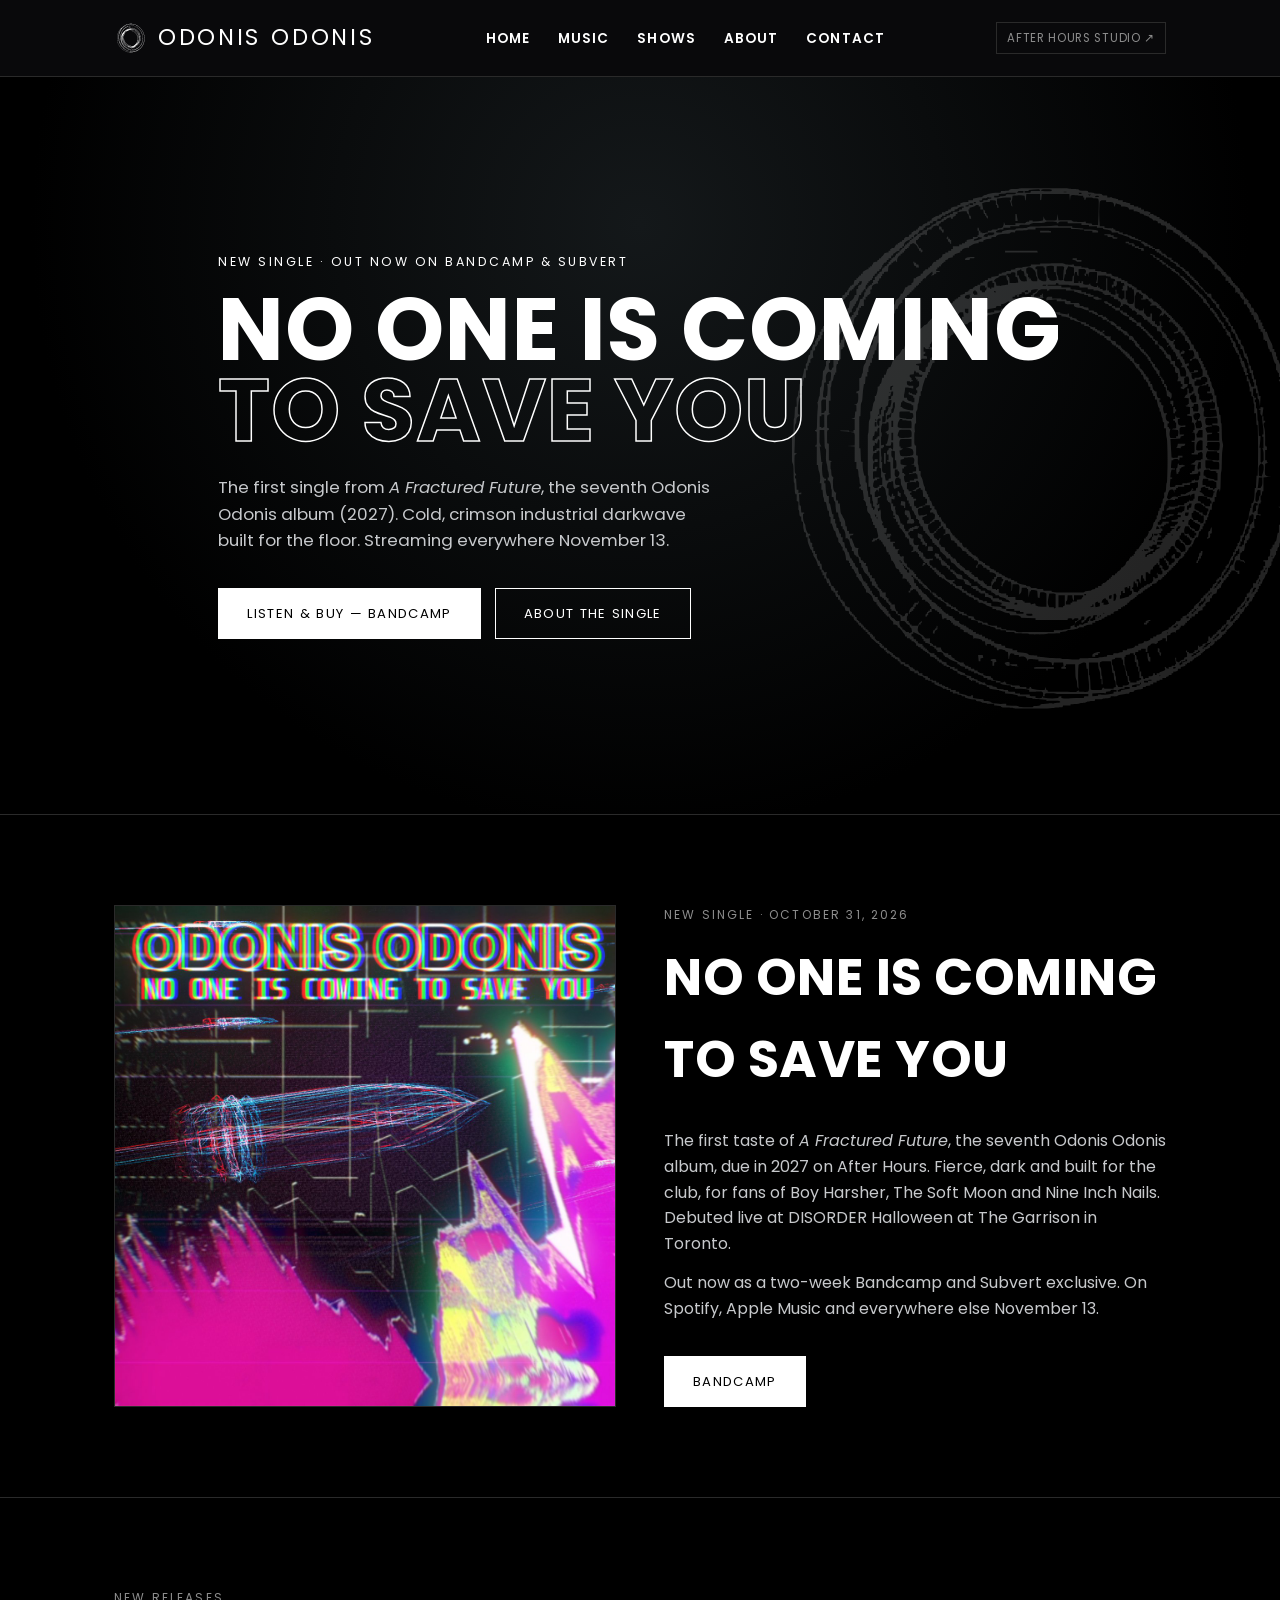
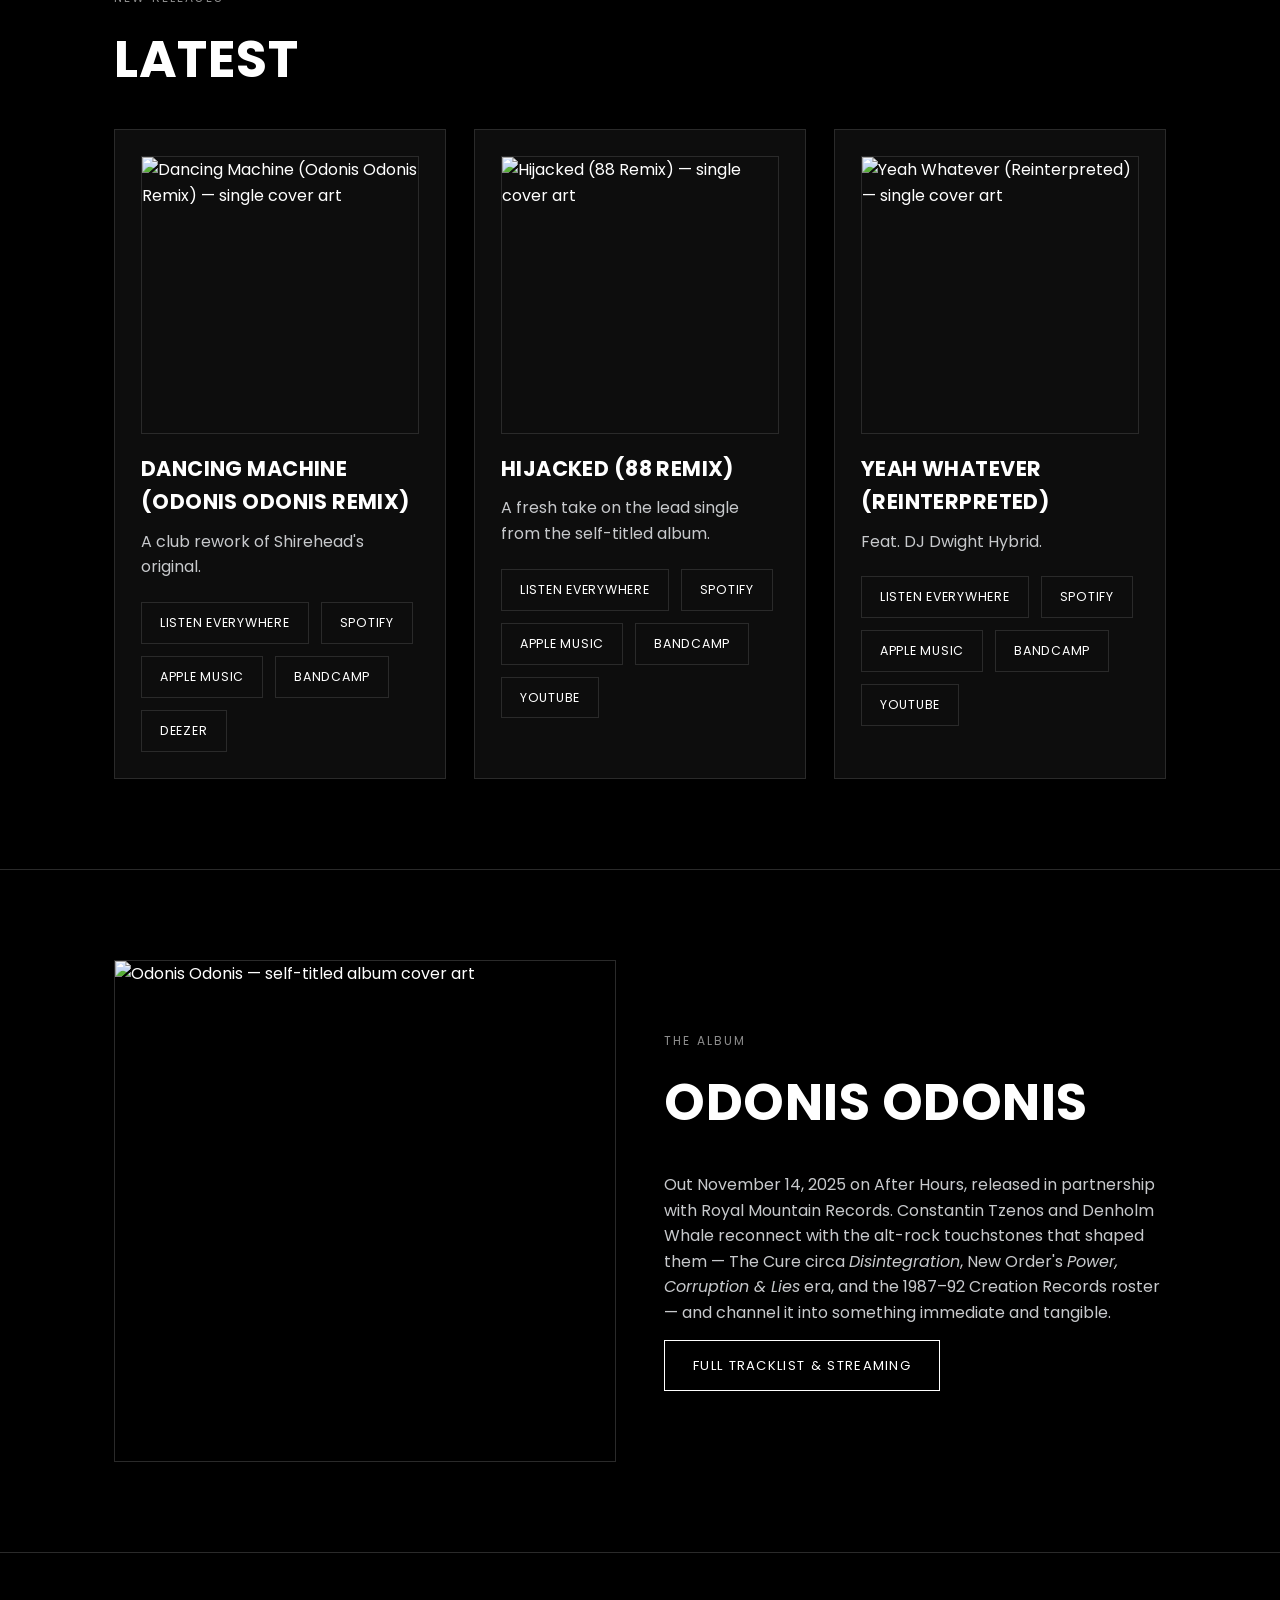
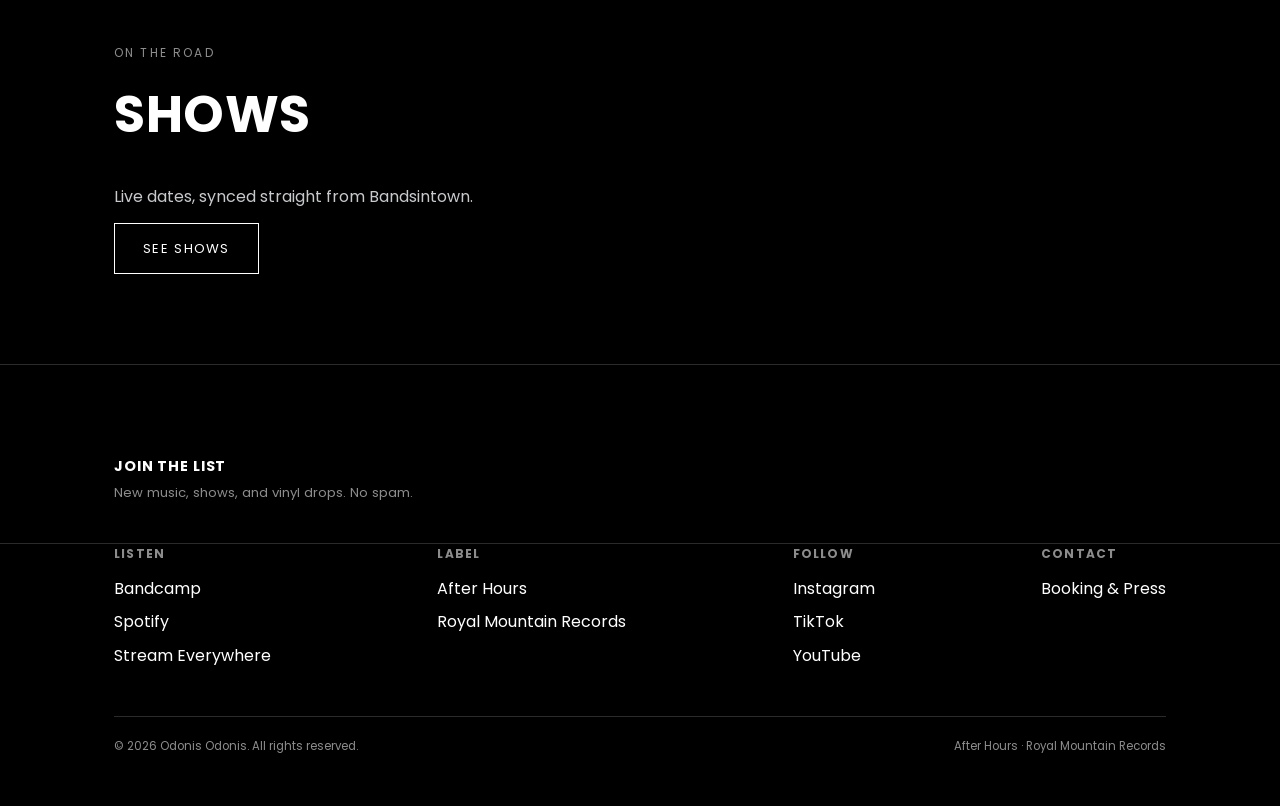
==== index.html @ af4ae1e0 "Feature NO ONE IS COMING TO SAVE YOU for the Oct 31 release Co-Authored-By: Claude Opus 5.5 <noreply" ====
<!DOCTYPE html>
<html lang="en">
<head>
<meta charset="UTF-8">
<meta name="viewport" content="width=device-width, initial-scale=1.0">
<link rel="icon" type="image/svg+xml" href="favicon.svg">
<link rel="icon" type="image/png" sizes="32x32" href="favicon-32.png">
<link rel="icon" type="image/png" sizes="16x16" href="favicon-16.png">
<link rel="apple-touch-icon" href="apple-touch-icon.png">
<link rel="icon" href="favicon.ico">
<title>Odonis Odonis — Self-Titled | After Hours / Royal Mountain Records</title>
<meta name="description" content="Odonis Odonis: the self-titled sixth album from the Toronto duo, out now on After Hours, in partnership with Royal Mountain Records. Cold wave, post-punk, and industrial noise built for the present moment.">
<link rel="canonical" href="https://www.odonisodonis.com/">

<!-- Open Graph -->
<meta property="og:type" content="website">
<meta property="og:site_name" content="Odonis Odonis">
<meta property="og:title" content="Odonis Odonis — Self-Titled | After Hours / Royal Mountain Records">
<meta property="og:description" content="The self-titled sixth album from Toronto's Odonis Odonis, out now on After Hours / Royal Mountain Records.">
<meta property="og:url" content="https://www.odonisodonis.com/">
<meta property="og:image" content="https://f4.bcbits.com/img/a1813155869_10.jpg">

<!-- Twitter -->
<meta name="twitter:card" content="summary_large_image">
<meta name="twitter:title" content="Odonis Odonis — Self-Titled">
<meta name="twitter:description" content="The self-titled sixth album from Toronto's Odonis Odonis, out now on After Hours / Royal Mountain Records.">
<meta name="twitter:image" content="https://f4.bcbits.com/img/a1813155869_10.jpg">

<link rel="preconnect" href="https://fonts.googleapis.com">
<link rel="preconnect" href="https://fonts.gstatic.com" crossorigin>
<link href="https://fonts.googleapis.com/css2?family=Poppins:wght@300;400;500;600;700&display=swap" rel="stylesheet">
<!-- Century Gothic is used if installed on the viewer's system; Poppins (loaded above) is the closest freely-licensable fallback for a geometric-sans look everywhere else. -->
<link rel="stylesheet" href="css/style.css">

<!-- JSON-LD: MusicGroup -->
<script type="application/ld+json">
{
  "@context": "https://schema.org",
  "@type": "MusicGroup",
  "name": "Odonis Odonis",
  "url": "https://www.odonisodonis.com/",
  "logo": "https://www.odonisodonis.com/assets/images/logo-mark-black.svg",
  "genre": ["Industrial", "Post-Punk", "Cold Wave", "Darkwave"],
  "email": "odonisodonis@gmail.com",
  "foundingLocation": { "@type": "Place", "name": "Toronto, Ontario, Canada" },
  "foundingDate": "2009",
  "member": [
    { "@type": "Person", "name": "Constantin Tzenos" },
    { "@type": "Person", "name": "Denholm Whale" }
  ],
  "sameAs": [
    "https://odonisodonis.bandcamp.com/",
    "https://open.spotify.com/artist/33qVw2pK7R3Io2tMPNOIf0",
    "https://www.instagram.com/odonisodonis/",
    "https://www.tiktok.com/@odonis_odonis",
    "https://www.youtube.com/@ODONISODONIS",
    "https://linktr.ee/odonisodonis",
    "https://www.royalmountainrecords.com/odonis-odonis",
    "https://www.afterhoursrecords.ca",
    "https://afterhoursstudio.ca"
  ],
  "album": {
    "@type": "MusicAlbum",
    "name": "Odonis Odonis",
    "byArtist": "Odonis Odonis",
    "datePublished": "2025-11-14",
    "image": "https://f4.bcbits.com/img/a1813155869_10.jpg",
    "recordLabel": [
      { "@type": "Organization", "name": "After Hours", "url": "https://www.afterhoursrecords.ca" },
      { "@type": "Organization", "name": "Royal Mountain Records" }
    ]
  }
}
</script>
</head>
<body>

<header class="site-header">
  <div class="wrap">
    <a href="index.html" class="logo"><img src="assets/images/logo-mark-white.svg" alt="" class="logo-mark">ODONIS <span>ODONIS</span></a>
    <button class="nav-toggle" aria-label="Toggle navigation" aria-expanded="false">MENU</button>
    <nav class="primary-nav" aria-label="Primary">
      <ul>
        <li><a href="index.html" aria-current="page">Home</a></li>
        <li><a href="music.html">Music</a></li>
        <li><a href="shows.html">Shows</a></li>
        <li><a href="about.html">About</a></li>
        <li><a href="contact.html">Contact</a></li>
      </ul>
    </nav>
    <a class="studio-link" href="https://afterhoursstudio.ca" target="_blank" rel="noopener">After Hours Studio ↗</a>
  </div>
</header>

<main>
  <section class="hero">
    <img src="assets/images/logo-mark-white.svg" alt="" class="hero-mark">
    <div class="wrap">
      <p class="hero-eyebrow">New single · Out now on Bandcamp &amp; Subvert</p>
      <h1 class="hero-title-long">NO ONE IS COMING<br><span class="out">TO SAVE YOU</span></h1>
      <p class="hero-sub">The first single from <em>A Fractured Future</em>, the seventh Odonis Odonis album (2027). Cold, crimson industrial darkwave built for the floor. Streaming everywhere November 13.</p>
      <div class="hero-actions">
        <a class="btn primary" href="https://odonisodonis.bandcamp.com/track/no-one-is-coming-to-save-you" target="_blank" rel="noopener">Listen &amp; Buy — Bandcamp</a>
        <a class="btn" href="#new-single">About the Single</a>
      </div>
    </div>
  </section>

  <section id="new-single">
    <div class="wrap grid-2">
      <img src="assets/images/no-one-is-coming-to-save-you-cover.jpg" alt="No One Is Coming To Save You — single cover art" loading="lazy" style="border:1px solid var(--line); aspect-ratio:1/1; object-fit:cover;">
      <div>
        <p class="eyebrow">New Single · October 31, 2026</p>
        <h2>No One Is Coming To Save You</h2>
        <p>The first taste of <em>A Fractured Future</em>, the seventh Odonis Odonis album, due in 2027 on After Hours. Fierce, dark and built for the club, for fans of Boy Harsher, The Soft Moon and Nine Inch Nails. Debuted live at DISORDER Halloween at The Garrison in Toronto.</p>
        <p>Out now as a two-week Bandcamp and Subvert exclusive. On Spotify, Apple Music and everywhere else November 13.</p>
        <div class="hero-actions">
          <a class="btn primary" href="https://odonisodonis.bandcamp.com/track/no-one-is-coming-to-save-you" target="_blank" rel="noopener">Bandcamp</a>
        </div>
      </div>
    </div>
  </section>

  <section id="latest-single">
    <div class="wrap">
      <p class="eyebrow">New Releases</p>
      <h2>Latest</h2>
      <div class="grid-3">
        <div class="card">
          <img class="card-cover" src="https://hypeddit-gates-prod.s3.amazonaws.com/2hc9jy_compressed_artwork.webp" alt="Dancing Machine (Odonis Odonis Remix) — single cover art" loading="lazy">
          <h3>Dancing Machine (Odonis Odonis Remix)</h3>
          <p>A club rework of Shirehead's original.</p>
          <div class="stream-links">
            <a href="https://hypeddit.com/shirehead-dancing-machine-odonis-odonis-remix" target="_blank" rel="noopener">Listen Everywhere</a>
            <a href="https://open.spotify.com/track/2aT5F6lxB26reBv3TZ8NNw" target="_blank" rel="noopener">Spotify</a>
            <a href="https://music.apple.com/us/album/dancing-machine-feat-odonis-odonis-odonis-odonis-remix/6788460811?i=6788460814&amp;app=itunes" target="_blank" rel="noopener">Apple Music</a>
            <a href="https://odonisodonis.bandcamp.com/track/dancing-machine-remix" target="_blank" rel="noopener">Bandcamp</a>
            <a href="https://www.deezer.com/track/4138934181" target="_blank" rel="noopener">Deezer</a>
          </div>
        </div>
        <div class="card">
          <img class="card-cover" src="https://hypeddit-gates-prod.s3.amazonaws.com/w68gwq_compressed_artwork.webp" alt="Hijacked (88 Remix) — single cover art" loading="lazy">
          <h3>Hijacked (88 Remix)</h3>
          <p>A fresh take on the lead single from the self-titled album.</p>
          <div class="stream-links">
            <a href="https://tr.ee/D2XqgW9JH4" target="_blank" rel="noopener">Listen Everywhere</a>
            <a href="https://open.spotify.com/album/7JKsLxfNtxF7kV9Fq9WOC7" target="_blank" rel="noopener">Spotify</a>
            <a href="https://music.apple.com/us/album/hijacked-88-remix-single/6777224067?uo=4&amp;app=itunes" target="_blank" rel="noopener">Apple Music</a>
            <a href="https://odonisodonis.bandcamp.com/track/hijacked-88-remix" target="_blank" rel="noopener">Bandcamp</a>
            <a href="https://www.youtube.com/watch?v=WuA3afQCsxY" target="_blank" rel="noopener">YouTube</a>
          </div>
        </div>
        <div class="card">
          <img class="card-cover" src="https://hypeddit-gates-prod.s3.amazonaws.com/rbvyra_compressed_artwork.webp" alt="Yeah Whatever (Reinterpreted) — single cover art" loading="lazy">
          <h3>Yeah Whatever (Reinterpreted)</h3>
          <p>Feat. DJ Dwight Hybrid.</p>
          <div class="stream-links">
            <a href="https://hypeddit.com/rbvyra" target="_blank" rel="noopener">Listen Everywhere</a>
            <a href="https://open.spotify.com/album/3T4BNV8q6Dy3ypTZHg6tel" target="_blank" rel="noopener">Spotify</a>
            <a href="https://music.apple.com/us/album/yeah-whatever-feat-dj-dwight-hybrid-reinterpreted-single/6777232935?uo=4&amp;app=itunes" target="_blank" rel="noopener">Apple Music</a>
            <a href="https://odonisodonis.bandcamp.com/track/yeah-whatever-reinterpreted" target="_blank" rel="noopener">Bandcamp</a>
            <a href="https://www.youtube.com/watch?v=fZS-gw46uTE" target="_blank" rel="noopener">YouTube</a>
          </div>
        </div>
      </div>
    </div>
  </section>

  <section id="album-teaser">
    <div class="wrap grid-2">
      <img src="https://f4.bcbits.com/img/a1813155869_10.jpg" alt="Odonis Odonis — self-titled album cover art" loading="lazy" style="border:1px solid var(--line); aspect-ratio:1/1; object-fit:cover;">
      <div>
        <p class="eyebrow">The Album</p>
        <h2>Odonis Odonis</h2>
        <p>Out November 14, 2025 on After Hours, released in partnership with Royal Mountain Records. Constantin Tzenos and Denholm Whale reconnect with the alt-rock touchstones that shaped them — The Cure circa <em>Disintegration</em>, New Order's <em>Power, Corruption &amp; Lies</em> era, and the 1987–92 Creation Records roster — and channel it into something immediate and tangible.</p>
        <a class="btn" href="music.html">Full Tracklist &amp; Streaming</a>
      </div>
    </div>
  </section>

  <section id="tour-teaser">
    <div class="wrap">
      <p class="eyebrow">On the Road</p>
      <h2>Shows</h2>
      <p>Live dates, synced straight from Bandsintown.</p>
      <a class="btn" href="shows.html">See Shows</a>
    </div>
  </section>

</main>

<footer>
<div class="newsletter">
  <div class="wrap newsletter-inner">
    <div class="newsletter-copy">
      <h4>Join the List</h4>
      <p>New music, shows, and vinyl drops. No spam.</p>
    </div>
    <div class="newsletter-form">
      <script async src="https://subscribe-forms.beehiiv.com/v3/loader.js" data-beehiiv-form="708bcd59-0bdf-4452-bc5a-f38ae80e9fe5"></script>
      <script type="text/javascript" async src="https://subscribe-forms.beehiiv.com/attribution.js"></script>
    </div>
  </div>
</div>
  <div class="wrap">
    <div class="footer-grid">
      <div class="footer-col">
        <h4>Listen</h4>
        <ul>
          <li><a href="https://odonisodonis.bandcamp.com/" target="_blank" rel="noopener">Bandcamp</a></li>
          <li><a href="https://open.spotify.com/artist/33qVw2pK7R3Io2tMPNOIf0" target="_blank" rel="noopener">Spotify</a></li>
          <li><a href="https://royalmountain.lnk.to/odonis-odonis-hijacked" target="_blank" rel="noopener">Stream Everywhere</a></li>
        </ul>
      </div>
      <div class="footer-col">
        <h4>Label</h4>
        <ul>
          <li><a href="https://www.afterhoursrecords.ca" target="_blank" rel="noopener">After Hours</a></li>
          <li><a href="https://www.royalmountainrecords.com/odonis-odonis" target="_blank" rel="noopener">Royal Mountain Records</a></li>
        </ul>
      </div>
      <div class="footer-col">
        <h4>Follow</h4>
        <ul>
          <li><a href="https://www.instagram.com/odonisodonis/" target="_blank" rel="noopener">Instagram</a></li>
          <li><a href="https://www.tiktok.com/@odonis_odonis" target="_blank" rel="noopener">TikTok</a></li>
          <li><a href="https://www.youtube.com/@ODONISODONIS" target="_blank" rel="noopener">YouTube</a></li>
        </ul>
      </div>
      <div class="footer-col">
        <h4>Contact</h4>
        <ul><li><a href="contact.html">Booking &amp; Press</a></li></ul>
      </div>
    </div>
    <div class="footer-bottom">
      <span>© 2026 Odonis Odonis. All rights reserved.</span>
      <span>After Hours · Royal Mountain Records</span>
    </div>
  </div>
</footer>

<script src="js/pixels.js" defer></script>
<script src="js/main.js" defer></script>
</body>
</html>
---- css/style.css ----
/* ===========================================================
   ODONIS ODONIS — self-titled era
   Palette: Black & White. Stark, high-contrast, monochrome.
   Font: Century Gothic (falls back to a geometric-sans lookalike
   where Century Gothic isn't installed on the viewer's system).
   =========================================================== */

:root {
  --black: #000000;
  --near-black: #0d0d0d;
  --ice: #ffffff;
  --ice-dim: #8c8c8c;
  --white: #ffffff;
  --red: #ffffff;
  --line: #2a2a2a;
  --font-display: "Century Gothic", CenturyGothic, AppleGothic, "Poppins", "Futura", sans-serif;
  --font-body: "Century Gothic", CenturyGothic, AppleGothic, "Poppins", "Futura", sans-serif;
  --font-mono: "Century Gothic", CenturyGothic, AppleGothic, "Poppins", "Futura", sans-serif;
}

* { box-sizing: border-box; margin: 0; padding: 0; }

html { scroll-behavior: smooth; }

body {
  background: var(--black);
  color: var(--white);
  font-family: var(--font-body);
  line-height: 1.6;
  -webkit-font-smoothing: antialiased;
}

a { color: var(--ice); text-decoration: none; }
a:hover { color: var(--white); }

img { max-width: 100%; display: block; }

.wrap {
  max-width: 1100px;
  margin: 0 auto;
  padding: 0 24px;
}

/* ---------- Header / Nav ---------- */
.site-header {
  position: sticky;
  top: 0;
  z-index: 50;
  background: rgba(10, 10, 12, 0.92);
  backdrop-filter: blur(6px);
  border-bottom: 1px solid var(--line);
}

.site-header .wrap {
  display: flex;
  align-items: center;
  justify-content: space-between;
  height: 76px;
}

.logo {
  display: inline-flex;
  align-items: center;
  gap: 10px;
  font-family: var(--font-display);
  font-size: 1.4rem;
  letter-spacing: 0.12em;
  text-transform: uppercase;
  color: var(--white);
}
.logo span { color: var(--ice); }
.logo-mark {
  height: 34px;
  width: 34px;
  flex-shrink: 0;
  display: block;
}

/* Large decorative version of the ring mark, layered behind hero content */
.hero-mark {
  position: absolute;
  top: 50%;
  right: -6%;
  width: 620px;
  max-width: 70vw;
  height: auto;
  transform: translateY(-50%);
  opacity: 0.14;
  pointer-events: none;
  z-index: 0;
}
.hero .wrap { position: relative; z-index: 1; }

.nav-toggle {
  display: none;
  background: none;
  border: 1px solid var(--line);
  color: var(--white);
  font-size: 1rem;
  padding: 8px 12px;
  cursor: pointer;
}

nav.primary-nav ul {
  display: flex;
  gap: 28px;
  list-style: none;
}

nav.primary-nav a {
  color: var(--white);
  font-size: 0.85rem;
  letter-spacing: 0.08em;
  text-transform: uppercase;
  font-weight: 600;
}
nav.primary-nav a:hover,
nav.primary-nav a[aria-current="page"] { color: var(--ice); }

.studio-link {
  font-size: 0.72rem;
  letter-spacing: 0.06em;
  text-transform: uppercase;
  color: var(--ice-dim);
  border: 1px solid var(--line);
  padding: 6px 10px;
}
.studio-link:hover { border-color: var(--ice); color: var(--ice); }

@media (max-width: 760px) {
  .nav-toggle { display: block; }
  nav.primary-nav {
    display: none;
    position: absolute;
    top: 76px;
    left: 0;
    right: 0;
    background: var(--near-black);
    border-bottom: 1px solid var(--line);
  }
  nav.primary-nav.open { display: block; }
  nav.primary-nav ul {
    flex-direction: column;
    gap: 0;
    padding: 12px 24px 20px;
  }
  nav.primary-nav li { border-bottom: 1px solid var(--line); }
  nav.primary-nav a { display: block; padding: 14px 0; }
}

/* ---------- Hero ---------- */
.hero {
  min-height: 82vh;
  display: flex;
  flex-direction: column;
  justify-content: center;
  position: relative;
  background: radial-gradient(circle at 50% 20%, #14181a 0%, var(--black) 70%);
  border-bottom: 1px solid var(--line);
  overflow: hidden;
}

.hero-eyebrow {
  font-family: var(--font-mono);
  color: var(--ice);
  letter-spacing: 0.2em;
  text-transform: uppercase;
  font-size: 0.78rem;
  margin-bottom: 18px;
}

.hero h1 {
  font-family: var(--font-display);
  font-size: clamp(3rem, 11vw, 7.5rem);
  line-height: 0.92;
  text-transform: uppercase;
  letter-spacing: 0.01em;
  color: var(--white);
}

.hero h1.hero-title-long { font-size: clamp(2.4rem, 8vw, 5.5rem); }

.hero h1 .out { -webkit-text-stroke: 1.5px var(--white); color: transparent; }

.hero-sub {
  margin-top: 22px;
  max-width: 46ch;
  color: #c7c9cc;
  font-size: 1.05rem;
}

.hero-actions {
  margin-top: 34px;
  display: flex;
  flex-wrap: wrap;
  gap: 14px;
}

.btn {
  display: inline-block;
  padding: 14px 28px;
  font-family: var(--font-mono);
  font-size: 0.82rem;
  letter-spacing: 0.1em;
  text-transform: uppercase;
  border: 1px solid var(--white);
  color: var(--white);
  transition: background 0.15s, color 0.15s;
}
.btn:hover { background: var(--white); color: var(--black); }
.btn.primary { background: var(--white); border-color: var(--white); color: var(--black); }
.btn.primary:hover { background: var(--black); border-color: var(--white); color: var(--white); }

/* ---------- Sections ---------- */
section { padding: 90px 0; border-bottom: 1px solid var(--line); }
section:last-of-type { border-bottom: none; }

.eyebrow {
  font-family: var(--font-mono);
  font-size: 0.75rem;
  letter-spacing: 0.18em;
  text-transform: uppercase;
  color: var(--ice-dim);
  margin-bottom: 12px;
}

h2 {
  font-family: var(--font-display);
  font-size: clamp(2rem, 5vw, 3.2rem);
  text-transform: uppercase;
  letter-spacing: 0.01em;
  margin-bottom: 28px;
}

h3 {
  font-family: var(--font-display);
  font-size: 1.3rem;
  text-transform: uppercase;
  letter-spacing: 0.02em;
  margin-bottom: 10px;
}

p { color: #c7c9cc; margin-bottom: 14px; max-width: 68ch; }

/* ---------- Grid / Cards ---------- */
.grid-2 { display: grid; grid-template-columns: 1fr 1fr; gap: 48px; align-items: center; }
.grid-3 { display: grid; grid-template-columns: repeat(3, 1fr); gap: 28px; }

@media (max-width: 760px) {
  .grid-2, .grid-3 { grid-template-columns: 1fr; }
}

.placeholder-art {
  aspect-ratio: 1 / 1;
  background:
    repeating-linear-gradient(45deg, #1a1b1e 0, #1a1b1e 2px, #101012 2px, #101012 14px);
  border: 1px solid var(--line);
  display: flex;
  align-items: center;
  justify-content: center;
  text-align: center;
  color: var(--ice-dim);
  font-family: var(--font-mono);
  font-size: 0.78rem;
  letter-spacing: 0.08em;
  text-transform: uppercase;
  padding: 20px;
}

.placeholder-photo {
  aspect-ratio: 4 / 5;
  background: #141518;
  border: 1px dashed var(--line);
  display: flex;
  align-items: center;
  justify-content: center;
  text-align: center;
  color: var(--ice-dim);
  font-family: var(--font-mono);
  font-size: 0.72rem;
  letter-spacing: 0.06em;
  text-transform: uppercase;
  padding: 16px;
}

.card {
  border: 1px solid var(--line);
  padding: 26px;
  background: var(--near-black);
}

.card-cover {
  width: 100%;
  aspect-ratio: 1 / 1;
  object-fit: cover;
  border: 1px solid var(--line);
  margin-bottom: 18px;
}

.release-cover {
  width: 100%;
  aspect-ratio: 1 / 1;
  object-fit: cover;
  border: 1px solid var(--line);
  margin-bottom: 14px;
}

.video-embed {
  position: relative;
  width: 100%;
  aspect-ratio: 16 / 9;
  border: 1px solid var(--line);
  overflow: hidden;
}
.video-embed iframe {
  position: absolute;
  inset: 0;
  width: 100%;
  height: 100%;
  border: 0;
}

/* ---------- Track list ---------- */
.tracklist { list-style: none; counter-reset: track; margin: 20px 0; max-width: 640px; }
.tracklist li {
  counter-increment: track;
  display: flex;
  justify-content: space-between;
  padding: 12px 0;
  border-bottom: 1px solid var(--line);
  font-family: var(--font-mono);
  font-size: 0.92rem;
}
.tracklist li::before {
  content: counter(track, decimal-leading-zero);
  color: var(--ice-dim);
  margin-right: 16px;
}
.tracklist li span:first-of-type { flex: 1; }
.tracklist li .runtime { color: var(--ice-dim); }

/* ---------- Streaming links ---------- */
.stream-links { display: flex; flex-wrap: wrap; gap: 12px; margin-top: 22px; }
.stream-links a {
  border: 1px solid var(--line);
  padding: 10px 18px;
  font-family: var(--font-mono);
  font-size: 0.78rem;
  letter-spacing: 0.06em;
  text-transform: uppercase;
  color: var(--white);
}
.stream-links a:hover { border-color: var(--ice); color: var(--ice); }

/* ---------- Show dates ---------- */
.show-list { border-top: 1px solid var(--line); }
.show-row {
  display: grid;
  grid-template-columns: 120px 1fr auto;
  gap: 16px;
  align-items: center;
  padding: 20px 0;
  border-bottom: 1px solid var(--line);
}
.show-row .date { font-family: var(--font-mono); color: var(--ice); font-size: 0.9rem; }
.show-row .venue-city { color: var(--white); }
.show-row .venue-city small { display: block; color: var(--ice-dim); font-family: var(--font-mono); font-size: 0.75rem; margin-top: 4px; }
.show-row .tix.disabled { color: var(--ice-dim); font-family: var(--font-mono); font-size: 0.75rem; text-transform: uppercase; }

@media (max-width: 600px) {
  .show-row { grid-template-columns: 1fr; gap: 6px; }
}

/* ---------- Press quotes ---------- */
.quote-grid { display: grid; grid-template-columns: 1fr 1fr; gap: 24px; }
@media (max-width: 760px) { .quote-grid { grid-template-columns: 1fr; } }
blockquote {
  border-left: 2px solid var(--ice);
  padding: 4px 0 4px 20px;
}
blockquote p { color: var(--white); font-size: 1.05rem; font-style: italic; }
blockquote cite {
  display: block;
  margin-top: 10px;
  font-family: var(--font-mono);
  font-size: 0.75rem;
  letter-spacing: 0.06em;
  text-transform: uppercase;
  color: var(--ice-dim);
  font-style: normal;
}

/* ---------- Photo grid ---------- */
.photo-grid { display: grid; grid-template-columns: repeat(3, 1fr); gap: 18px; }
@media (max-width: 760px) { .photo-grid { grid-template-columns: repeat(2, 1fr); } }

/* ---------- Forms ---------- */
form { max-width: 520px; }
.field { margin-bottom: 20px; }
label {
  display: block;
  font-family: var(--font-mono);
  font-size: 0.75rem;
  letter-spacing: 0.08em;
  text-transform: uppercase;
  color: var(--ice-dim);
  margin-bottom: 8px;
}
input, textarea, select {
  width: 100%;
  background: var(--near-black);
  border: 1px solid var(--line);
  color: var(--white);
  padding: 12px 14px;
  font-family: var(--font-body);
  font-size: 0.95rem;
}
input:focus, textarea:focus, select:focus { outline: none; border-color: var(--ice); }
textarea { resize: vertical; min-height: 120px; }

/* ---------- Newsletter ---------- */
.sr-only {
  position: absolute;
  width: 1px; height: 1px;
  padding: 0; margin: -1px;
  overflow: hidden;
  clip: rect(0, 0, 0, 0);
  white-space: nowrap;
  border: 0;
}

.newsletter {
  padding: 40px 0;
  border-bottom: 1px solid var(--line);
}
.newsletter-inner {
  display: flex;
  flex-wrap: wrap;
  align-items: center;
  justify-content: space-between;
  gap: 22px;
}
.newsletter-copy h4 {
  font-family: var(--font-mono);
  font-size: 0.9rem;
  letter-spacing: 0.06em;
  text-transform: uppercase;
  color: var(--white);
  margin-bottom: 4px;
}
.newsletter-copy p {
  margin: 0;
  color: var(--ice-dim);
  font-size: 0.82rem;
}
.newsletter-form {
  display: flex;
  flex-wrap: wrap;
  gap: 10px;
  flex: 1;
  max-width: 460px;
  min-width: 260px;
}
.newsletter-form input[type="email"] {
  flex: 1;
  min-width: 180px;
}
.newsletter-form button {
  padding: 12px 22px;
  white-space: nowrap;
}
.newsletter-note {
  width: 100%;
  margin-top: 8px;
  color: var(--ice-dim);
  font-family: var(--font-mono);
  font-size: 0.68rem;
}

/* ---------- Footer ---------- */
footer {
  padding: 50px 0;
  border-top: 1px solid var(--line);
}
.footer-grid {
  display: flex;
  flex-wrap: wrap;
  justify-content: space-between;
  gap: 24px;
}
.footer-col h4 {
  font-family: var(--font-mono);
  font-size: 0.75rem;
  letter-spacing: 0.1em;
  text-transform: uppercase;
  color: var(--ice-dim);
  margin-bottom: 12px;
}
.footer-col ul { list-style: none; }
.footer-col li { margin-bottom: 8px; }
.footer-bottom {
  margin-top: 40px;
  padding-top: 20px;
  border-top: 1px solid var(--line);
  font-family: var(--font-mono);
  font-size: 0.72rem;
  color: var(--ice-dim);
  display: flex;
  justify-content: space-between;
  flex-wrap: wrap;
  gap: 10px;
}

/* ---------- Utility ---------- */
.text-center { text-align: center; }
.mt-40 { margin-top: 40px; }
.tag {
  display: inline-block;
  font-family: var(--font-mono);
  font-size: 0.7rem;
  letter-spacing: 0.08em;
  text-transform: uppercase;
  color: var(--black);
  background: var(--white);
  border: 1px solid var(--white);
  padding: 3px 8px;
  margin-bottom: 14px;
}

/* Bandsintown widget on the dark theme: keep buttons and the follow / request
   bars readable (white boxes get black text, outlined boxes get white text). */
.bit-widget .bit-button,
.bit-widget .bit-offers,
.bit-widget .bit-play-my-city-cta,
.bit-widget .bit-follow-section-cta,
.bit-widget .bit-nav-bar-button {
  background-color: #fff !important;
  color: #000 !important;
  border: 1px solid #fff !important;
}
.bit-widget .bit-rsvp {
  background-color: #000 !important;
  color: #fff !important;
  border: 1px solid #fff !important;
}
.bit-widget .bit-offers-text,
.bit-widget .bit-button * { color: inherit !important; }
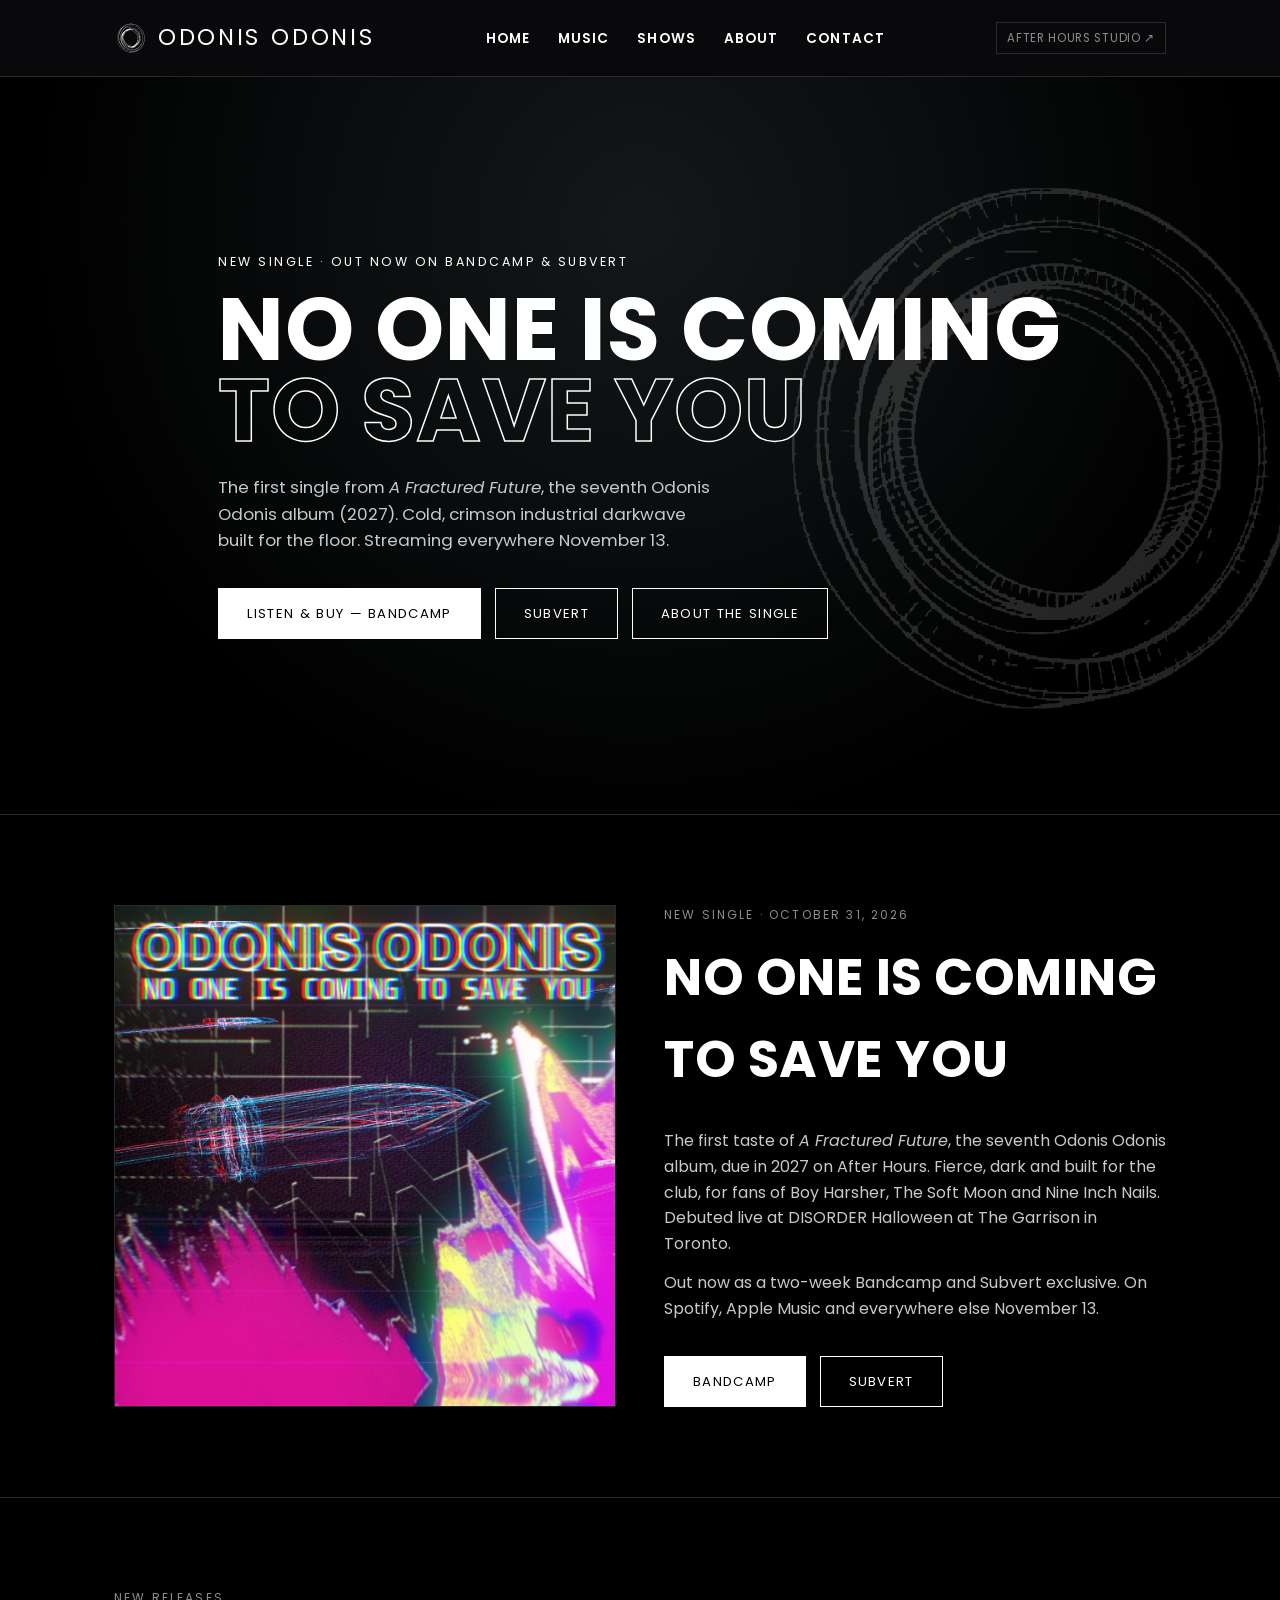
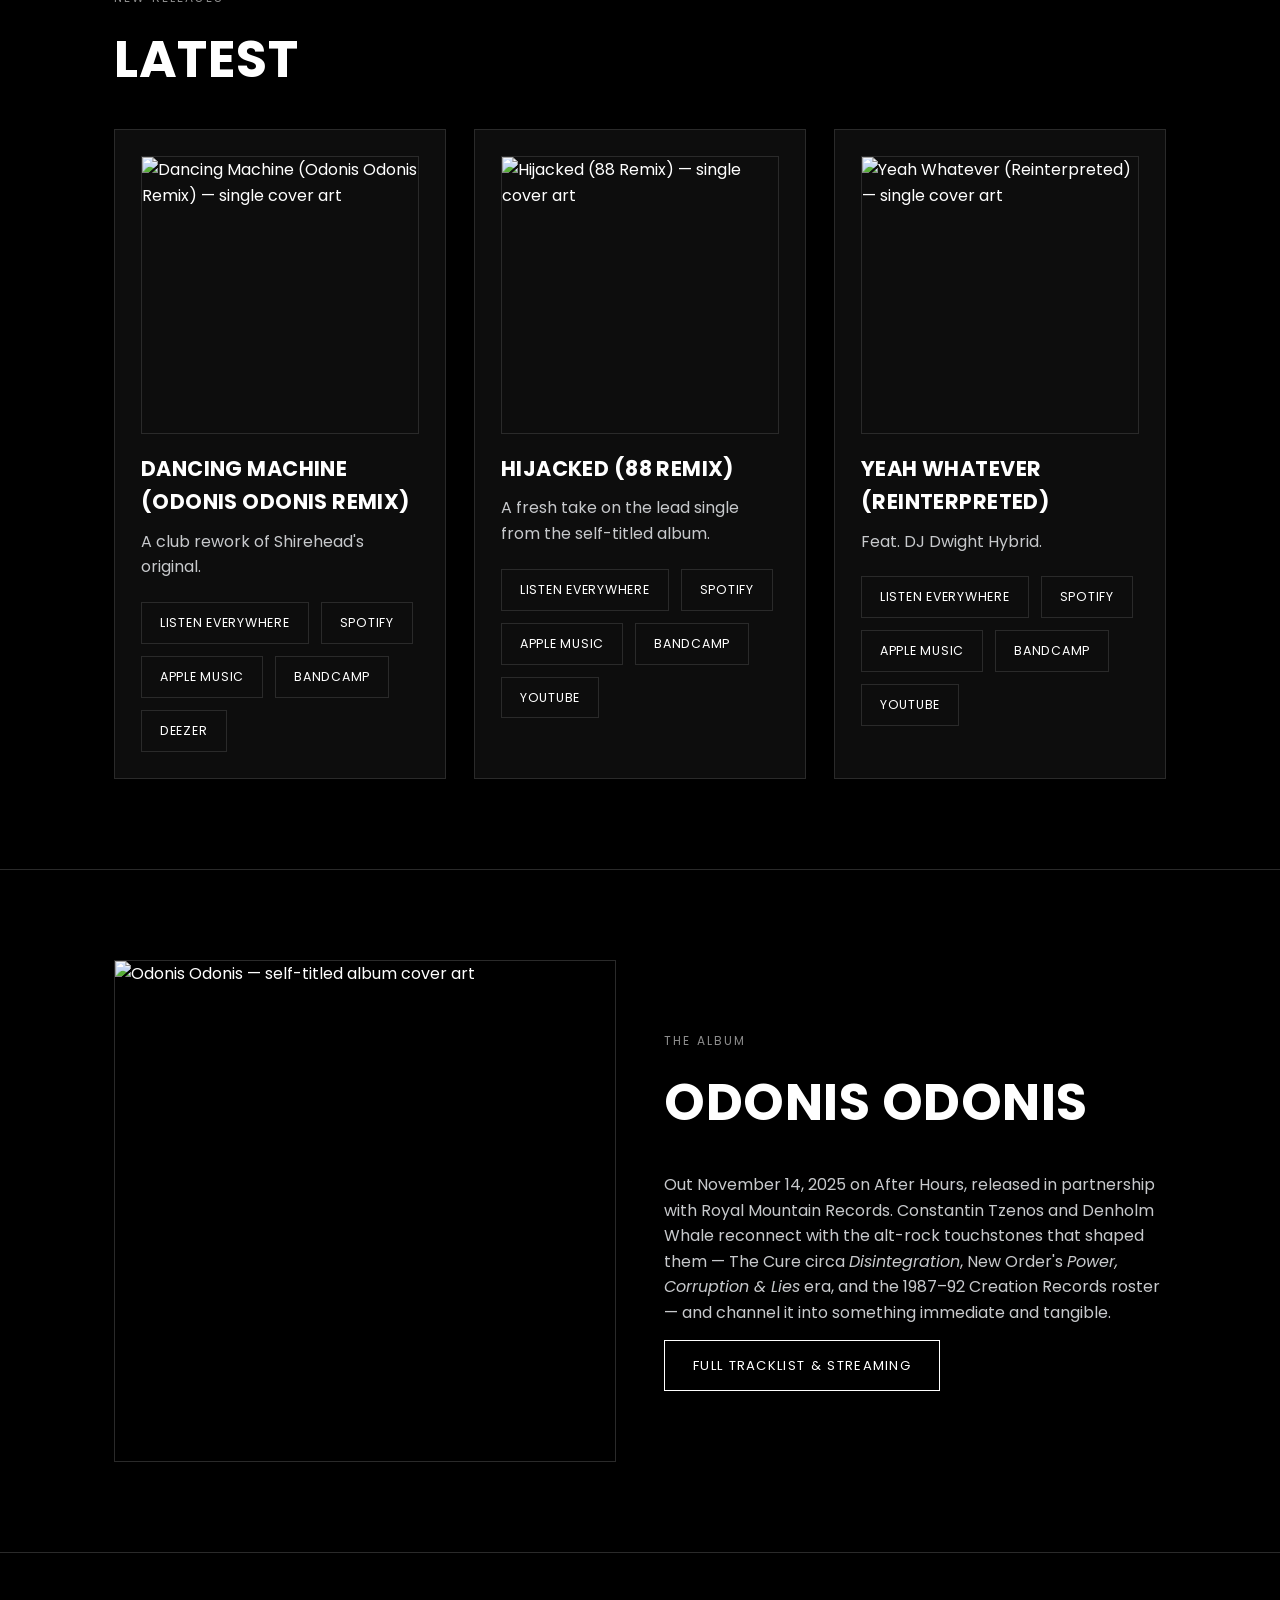
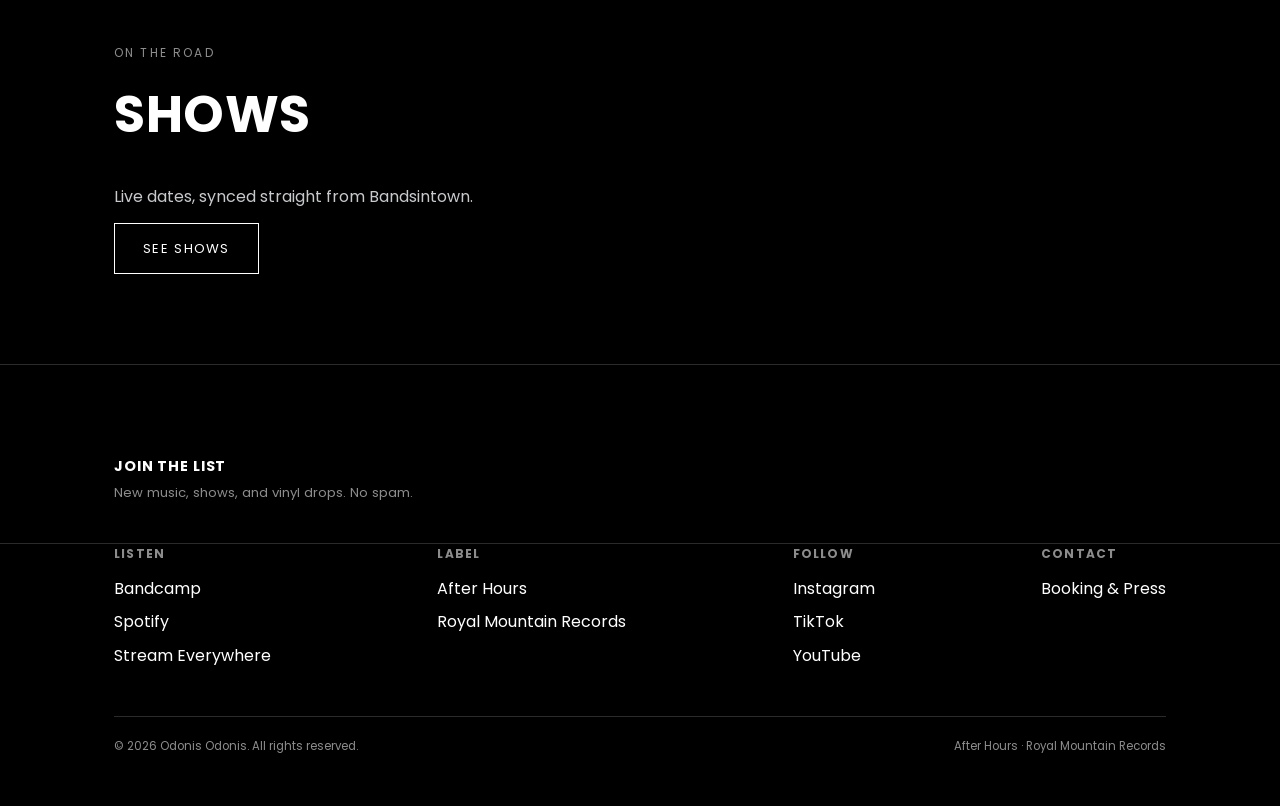
==== commit f057820c: "Add Subvert link for NO ONE IS COMING TO SAVE YOU Co-Authored-By: Claude Opus 5.5 <noreply@anthropic" ====
--- a/index.html
+++ b/index.html
@@ -101,6 +101,7 @@
       <p class="hero-sub">The first single from <em>A Fractured Future</em>, the seventh Odonis Odonis album (2027). Cold, crimson industrial darkwave built for the floor. Streaming everywhere November 13.</p>
       <div class="hero-actions">
         <a class="btn primary" href="https://odonisodonis.bandcamp.com/track/no-one-is-coming-to-save-you" target="_blank" rel="noopener">Listen &amp; Buy — Bandcamp</a>
+        <a class="btn" href="https://www.subvert.fm/odonis-odonis" target="_blank" rel="noopener">Subvert</a>
         <a class="btn" href="#new-single">About the Single</a>
       </div>
     </div>
@@ -116,6 +117,7 @@
         <p>Out now as a two-week Bandcamp and Subvert exclusive. On Spotify, Apple Music and everywhere else November 13.</p>
         <div class="hero-actions">
           <a class="btn primary" href="https://odonisodonis.bandcamp.com/track/no-one-is-coming-to-save-you" target="_blank" rel="noopener">Bandcamp</a>
+          <a class="btn" href="https://www.subvert.fm/odonis-odonis" target="_blank" rel="noopener">Subvert</a>
         </div>
       </div>
     </div>
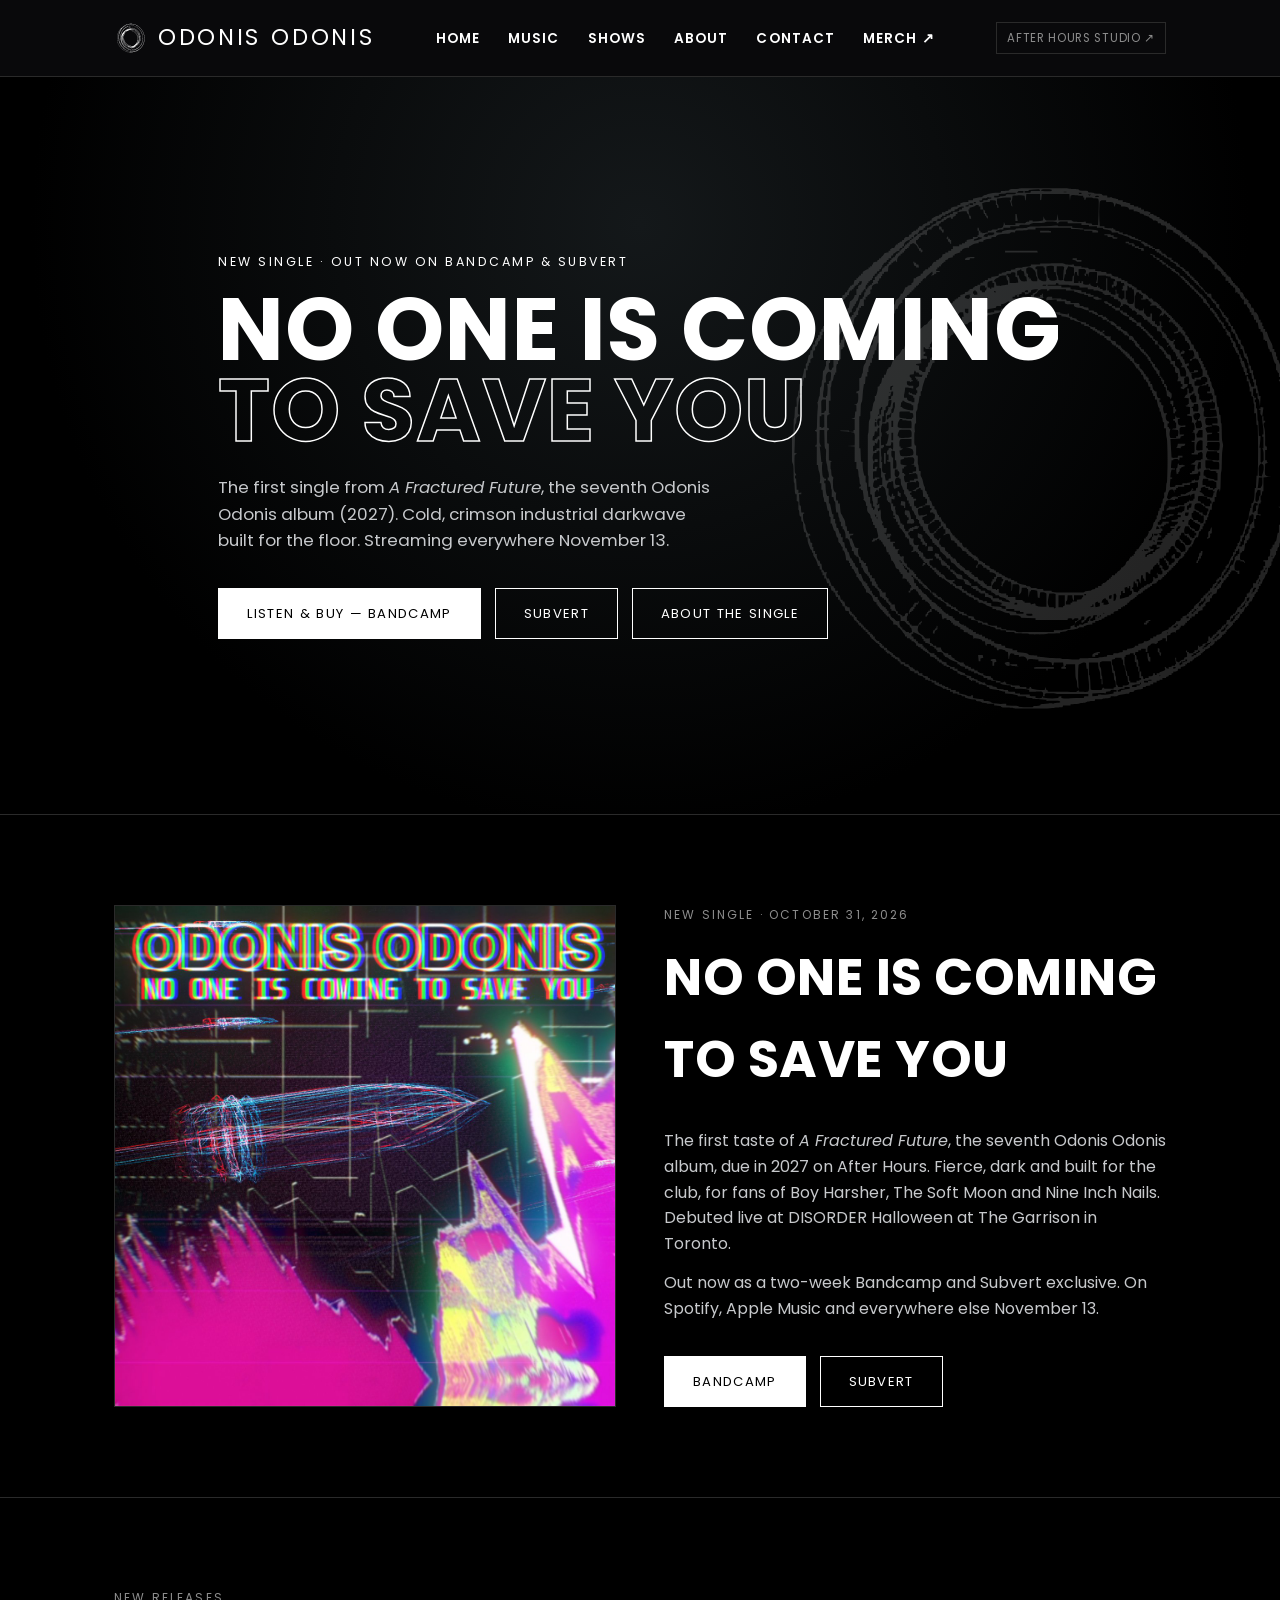
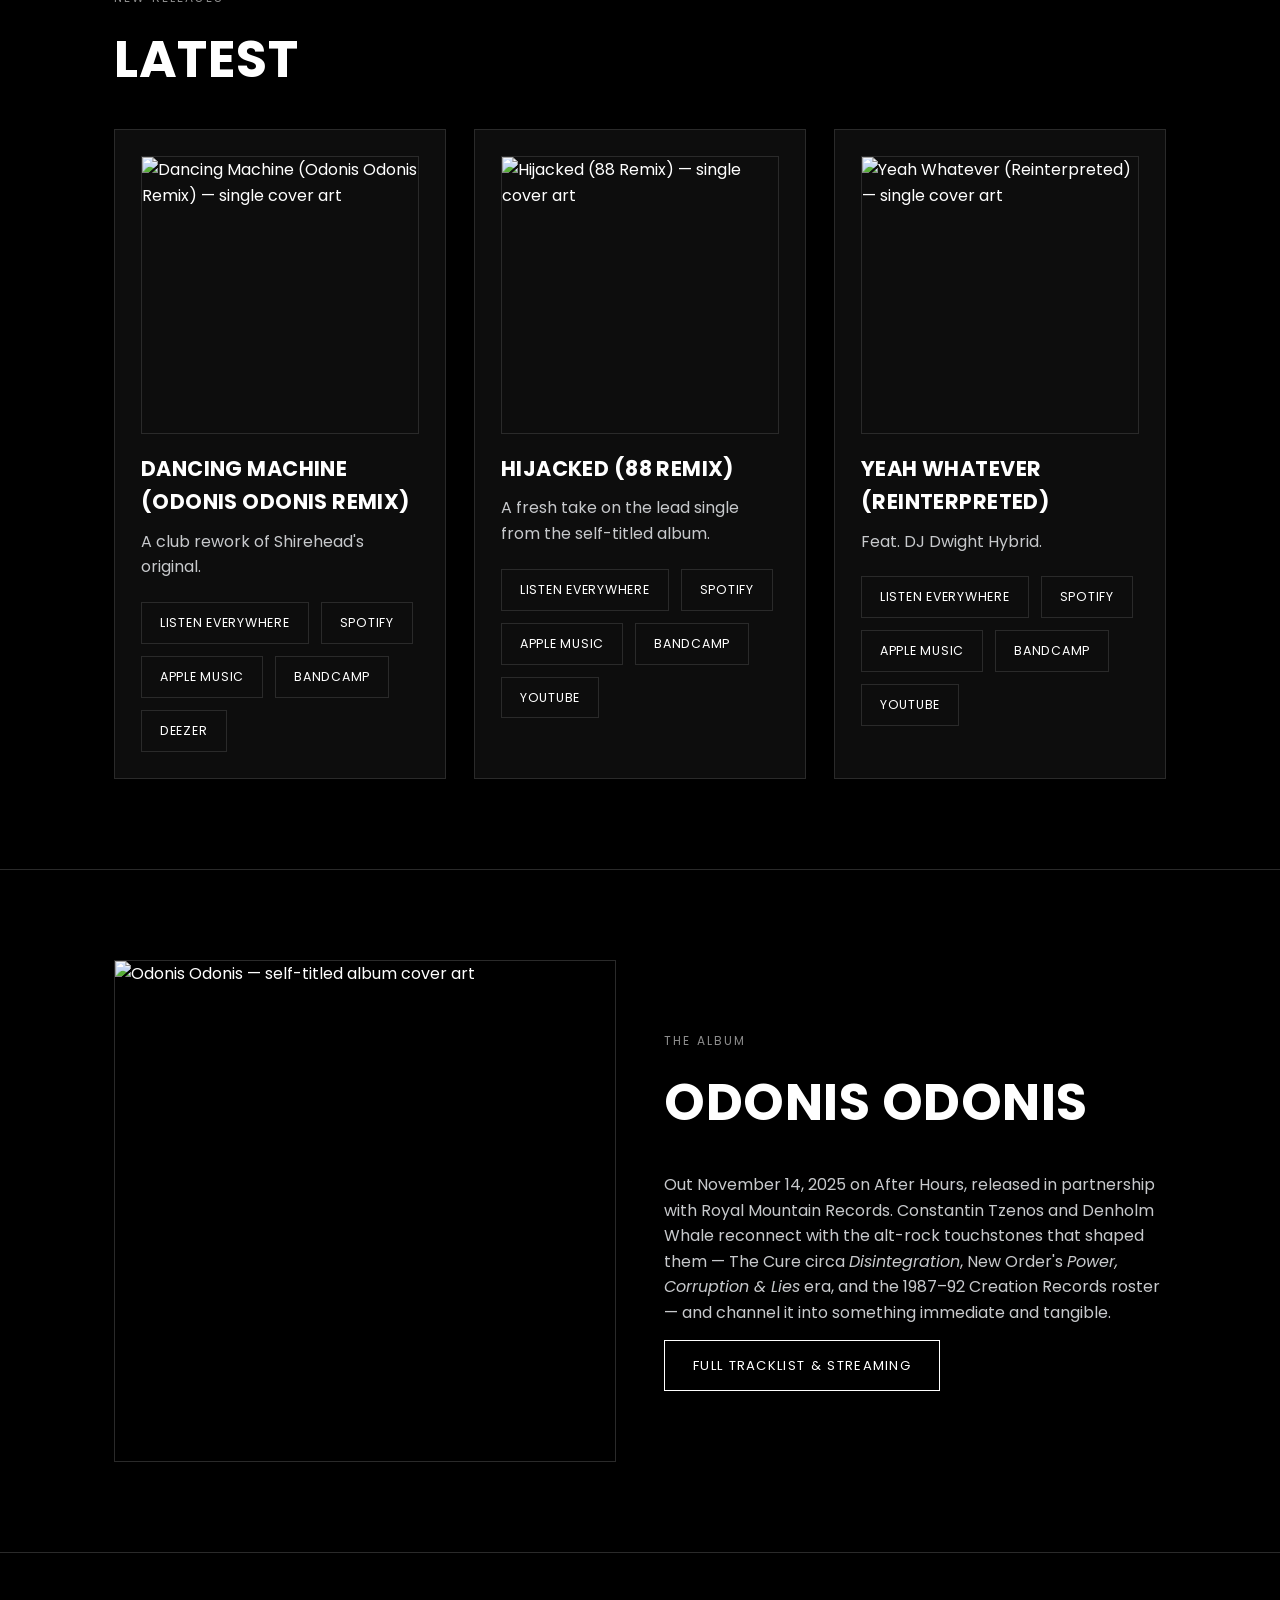
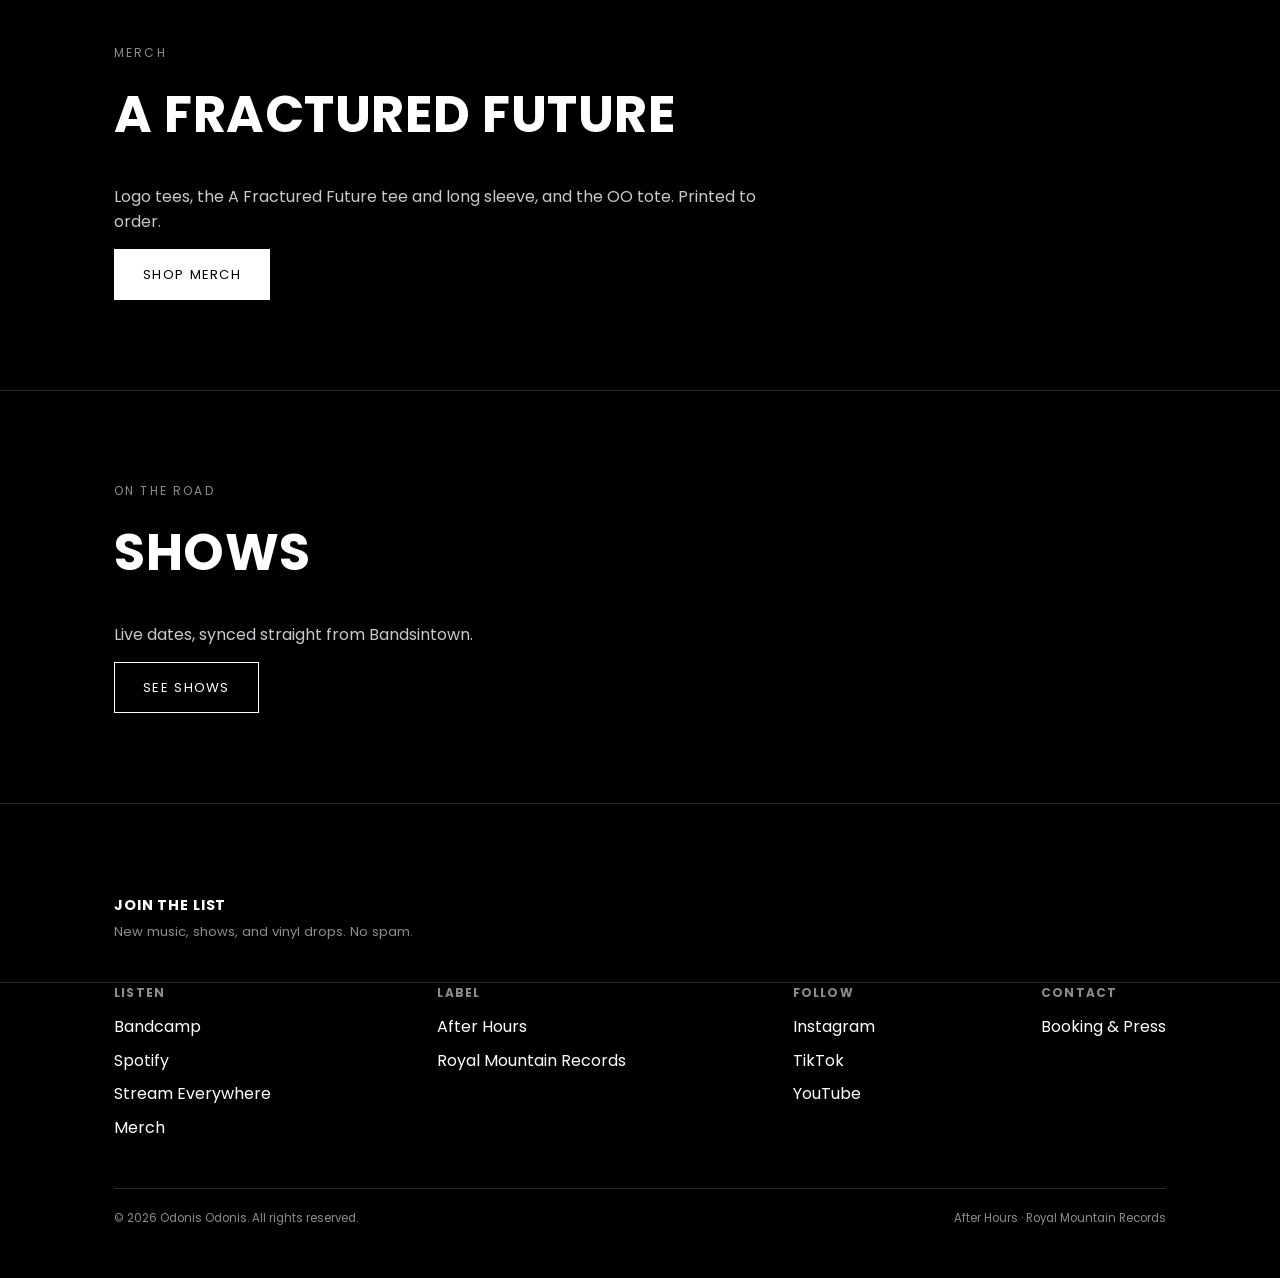
==== commit 8021e9ba: "Link the Fanbace merch store Co-Authored-By: Claude Opus 5.5 <noreply@anthropic.com> Claude-Session:" ====
--- a/index.html
+++ b/index.html
@@ -86,6 +86,7 @@
         <li><a href="shows.html">Shows</a></li>
         <li><a href="about.html">About</a></li>
         <li><a href="contact.html">Contact</a></li>
+        <li><a href="https://merchlinks.fanbace.com/stores/63d41e94-2651-4905-8387-82e9b1794d9d" target="_blank" rel="noopener">Merch ↗</a></li>
       </ul>
     </nav>
     <a class="studio-link" href="https://afterhoursstudio.ca" target="_blank" rel="noopener">After Hours Studio ↗</a>
@@ -180,6 +181,15 @@
     </div>
   </section>
 
+  <section id="merch-teaser">
+    <div class="wrap">
+      <p class="eyebrow">Merch</p>
+      <h2>A Fractured Future</h2>
+      <p>Logo tees, the A Fractured Future tee and long sleeve, and the OO tote. Printed to order.</p>
+      <a class="btn primary" href="https://merchlinks.fanbace.com/stores/63d41e94-2651-4905-8387-82e9b1794d9d" target="_blank" rel="noopener">Shop Merch</a>
+    </div>
+  </section>
+
   <section id="tour-teaser">
     <div class="wrap">
       <p class="eyebrow">On the Road</p>
@@ -212,6 +222,7 @@
           <li><a href="https://odonisodonis.bandcamp.com/" target="_blank" rel="noopener">Bandcamp</a></li>
           <li><a href="https://open.spotify.com/artist/33qVw2pK7R3Io2tMPNOIf0" target="_blank" rel="noopener">Spotify</a></li>
           <li><a href="https://royalmountain.lnk.to/odonis-odonis-hijacked" target="_blank" rel="noopener">Stream Everywhere</a></li>
+          <li><a href="https://merchlinks.fanbace.com/stores/63d41e94-2651-4905-8387-82e9b1794d9d" target="_blank" rel="noopener">Merch</a></li>
         </ul>
       </div>
       <div class="footer-col">
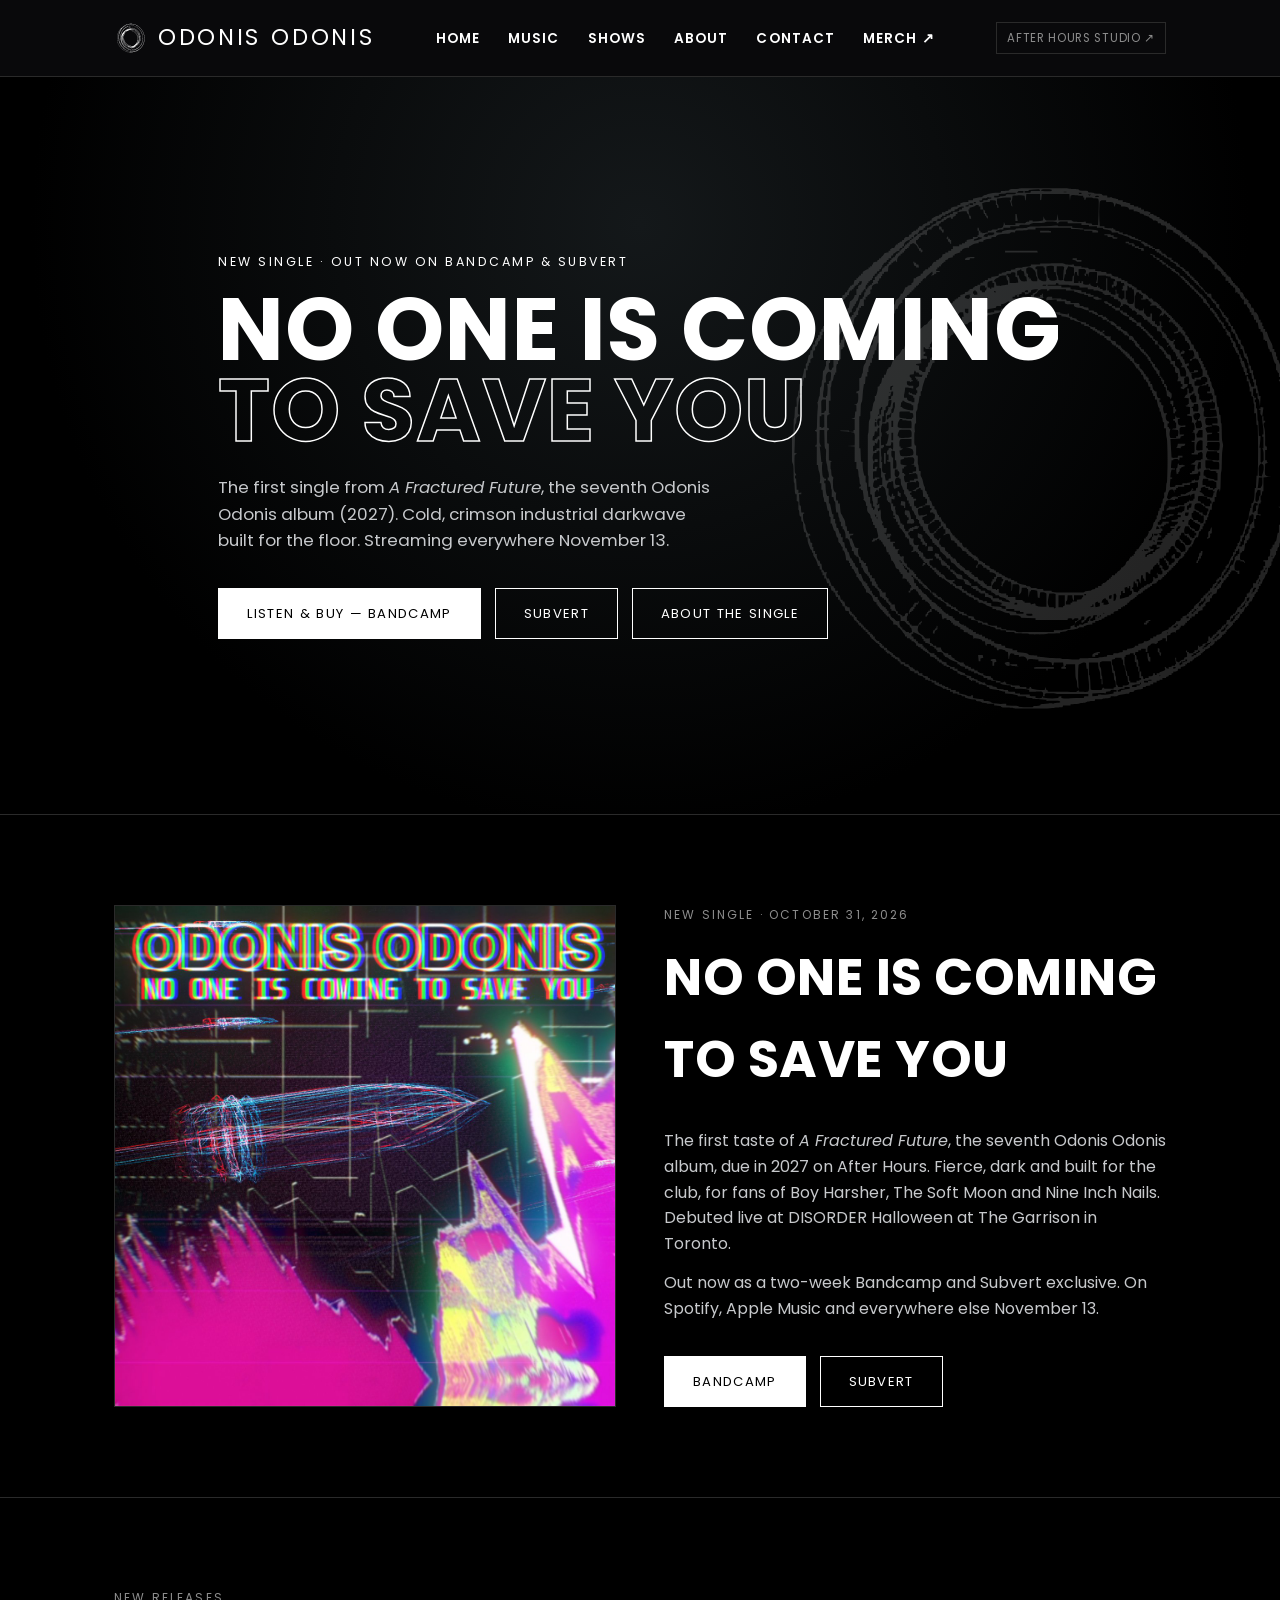
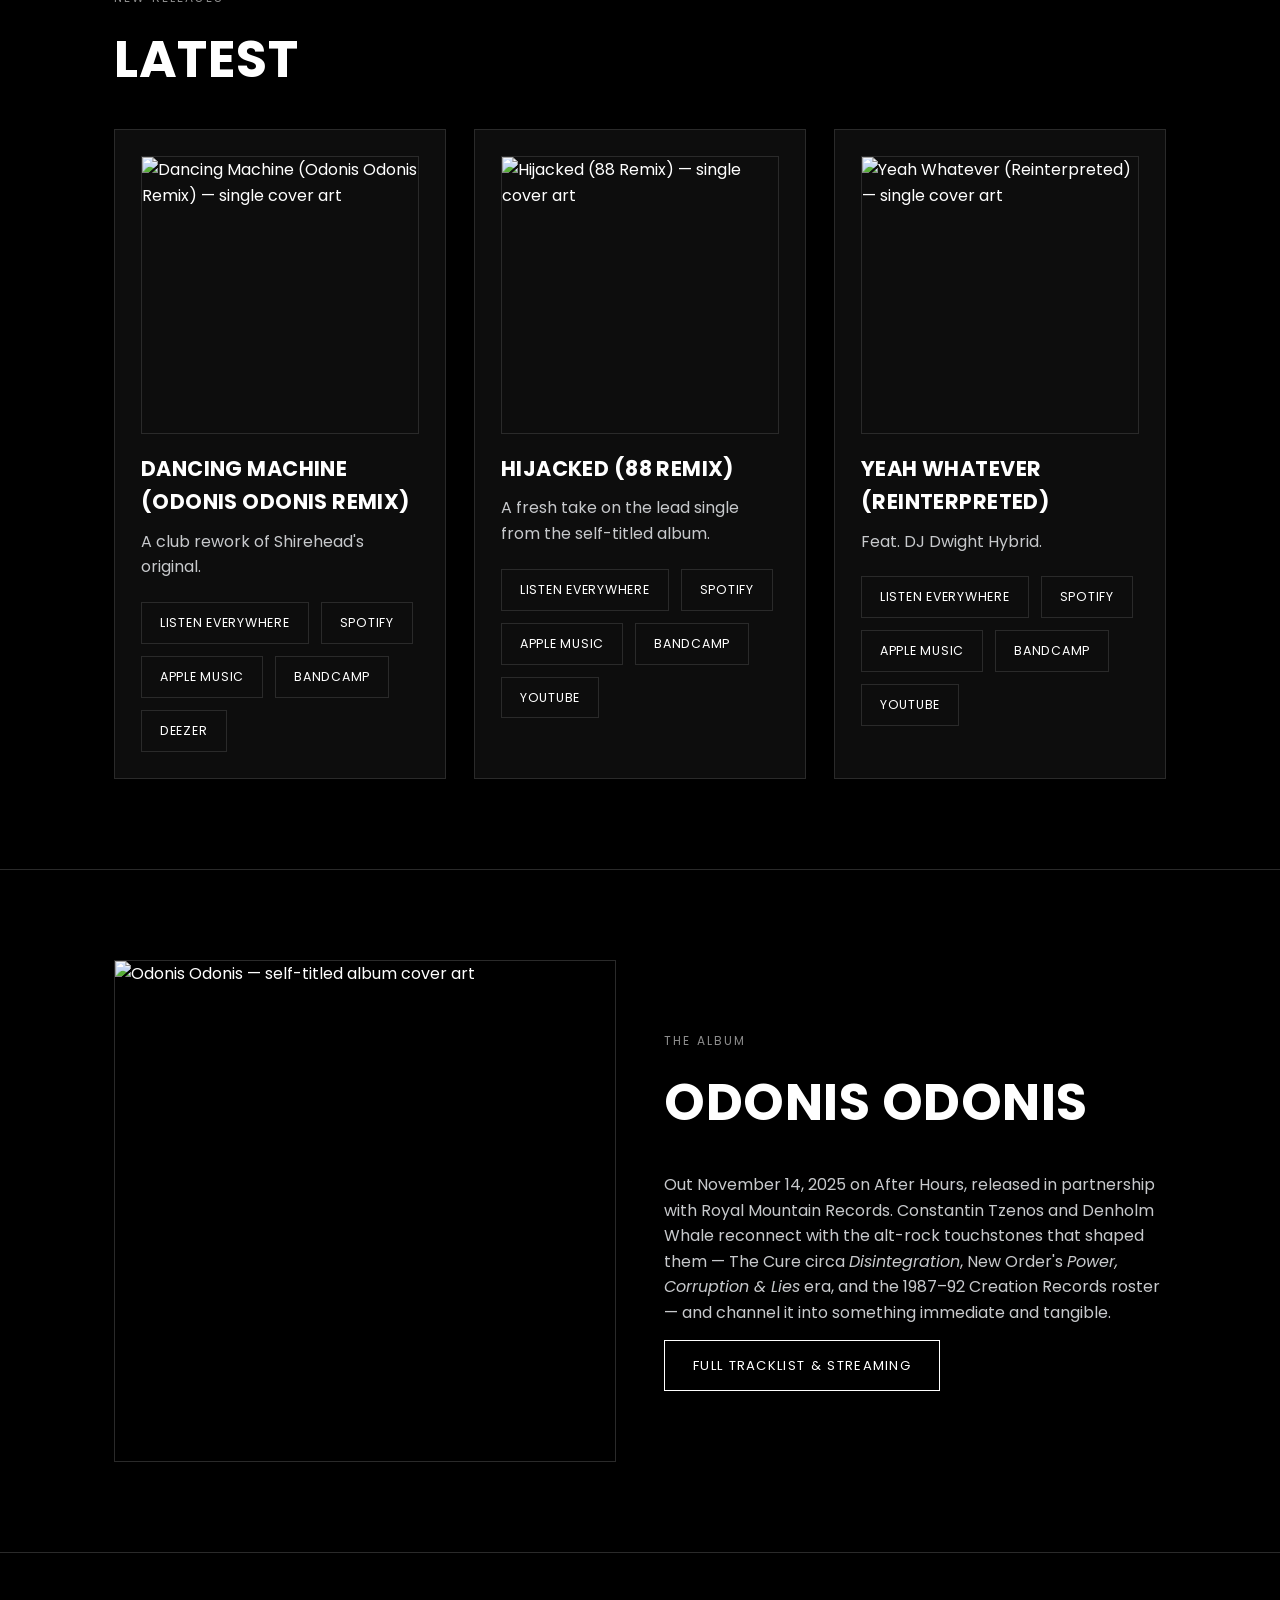
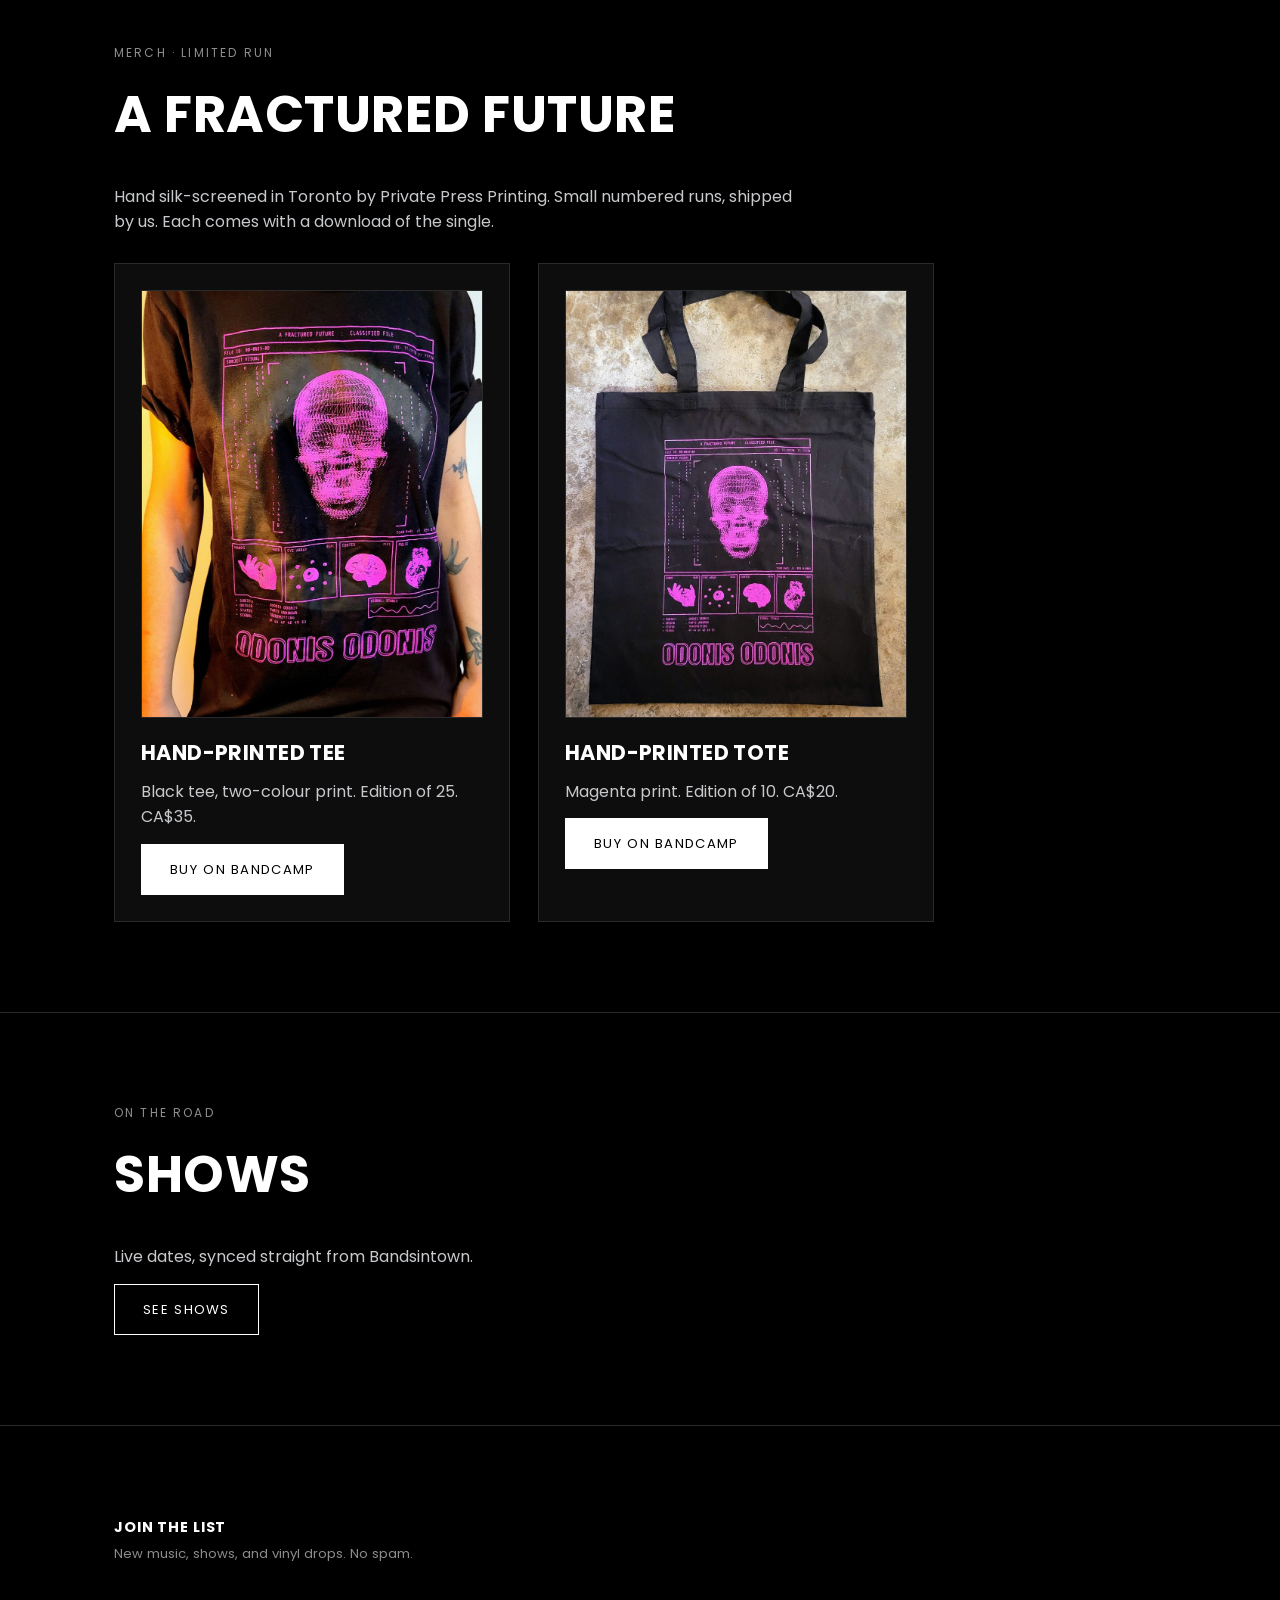
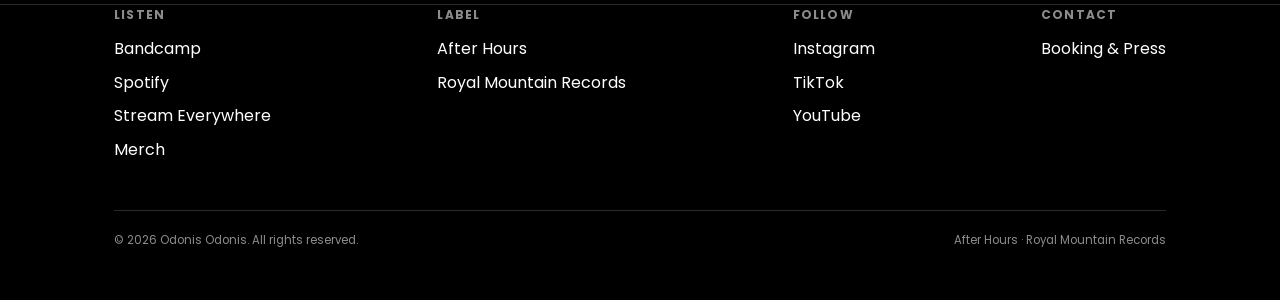
==== commit aebb08e6: "Swap Fanbace merch for the limited hand-printed Bandcamp tee and tote Merch links now point to the O" ====
--- a/index.html
+++ b/index.html
@@ -86,7 +86,7 @@
         <li><a href="shows.html">Shows</a></li>
         <li><a href="about.html">About</a></li>
         <li><a href="contact.html">Contact</a></li>
-        <li><a href="https://merchlinks.fanbace.com/stores/63d41e94-2651-4905-8387-82e9b1794d9d" target="_blank" rel="noopener">Merch ↗</a></li>
+        <li><a href="https://odonisodonis.bandcamp.com/merch" target="_blank" rel="noopener">Merch ↗</a></li>
       </ul>
     </nav>
     <a class="studio-link" href="https://afterhoursstudio.ca" target="_blank" rel="noopener">After Hours Studio ↗</a>
@@ -181,12 +181,37 @@
     </div>
   </section>
 
+  <!-- Fanbace print-to-order merch (paused Nov 2026). To restore, put this block back and point the Merch links at
+       https://merchlinks.fanbace.com/stores/63d41e94-2651-4905-8387-82e9b1794d9d
   <section id="merch-teaser">
     <div class="wrap">
       <p class="eyebrow">Merch</p>
       <h2>A Fractured Future</h2>
       <p>Logo tees, the A Fractured Future tee and long sleeve, and the OO tote. Printed to order.</p>
       <a class="btn primary" href="https://merchlinks.fanbace.com/stores/63d41e94-2651-4905-8387-82e9b1794d9d" target="_blank" rel="noopener">Shop Merch</a>
+    </div>
+  </section>
+  -->
+
+  <section id="merch-teaser">
+    <div class="wrap">
+      <p class="eyebrow">Merch &middot; Limited Run</p>
+      <h2>A Fractured Future</h2>
+      <p>Hand silk-screened in Toronto by Private Press Printing. Small numbered runs, shipped by us. Each comes with a download of the single.</p>
+      <div class="grid-2 merch-grid">
+        <div class="card">
+          <a href="https://odonisodonis.bandcamp.com/merch/a-fractured-future-limited-hand-printed-tee" target="_blank" rel="noopener"><img class="card-cover merch-photo" src="assets/images/merch/aff-tee.jpg" alt="A Fractured Future hand-printed tee, black with magenta print" loading="lazy" width="900" height="1125"></a>
+          <h3>Hand-Printed Tee</h3>
+          <p>Black tee, two-colour print. Edition of 25. CA$35.</p>
+          <a class="btn primary" href="https://odonisodonis.bandcamp.com/merch/a-fractured-future-limited-hand-printed-tee" target="_blank" rel="noopener">Buy on Bandcamp</a>
+        </div>
+        <div class="card">
+          <a href="https://odonisodonis.bandcamp.com/merch/a-fractured-future-limited-hand-printed-tote" target="_blank" rel="noopener"><img class="card-cover merch-photo" src="assets/images/merch/aff-tote.jpg" alt="A Fractured Future hand-printed tote bag with magenta print" loading="lazy" width="900" height="1125"></a>
+          <h3>Hand-Printed Tote</h3>
+          <p>Magenta print. Edition of 10. CA$20.</p>
+          <a class="btn primary" href="https://odonisodonis.bandcamp.com/merch/a-fractured-future-limited-hand-printed-tote" target="_blank" rel="noopener">Buy on Bandcamp</a>
+        </div>
+      </div>
     </div>
   </section>
 
@@ -222,7 +247,7 @@
           <li><a href="https://odonisodonis.bandcamp.com/" target="_blank" rel="noopener">Bandcamp</a></li>
           <li><a href="https://open.spotify.com/artist/33qVw2pK7R3Io2tMPNOIf0" target="_blank" rel="noopener">Spotify</a></li>
           <li><a href="https://royalmountain.lnk.to/odonis-odonis-hijacked" target="_blank" rel="noopener">Stream Everywhere</a></li>
-          <li><a href="https://merchlinks.fanbace.com/stores/63d41e94-2651-4905-8387-82e9b1794d9d" target="_blank" rel="noopener">Merch</a></li>
+          <li><a href="https://odonisodonis.bandcamp.com/merch" target="_blank" rel="noopener">Merch</a></li>
         </ul>
       </div>
       <div class="footer-col">
--- a/css/style.css
+++ b/css/style.css
@@ -297,6 +297,9 @@
   margin-bottom: 18px;
 }
 
+.merch-grid { align-items: stretch; margin-top: 28px; max-width: 820px; gap: 28px; }
+.merch-photo { aspect-ratio: 4 / 5; height: auto; }
+
 .release-cover {
   width: 100%;
   aspect-ratio: 1 / 1;
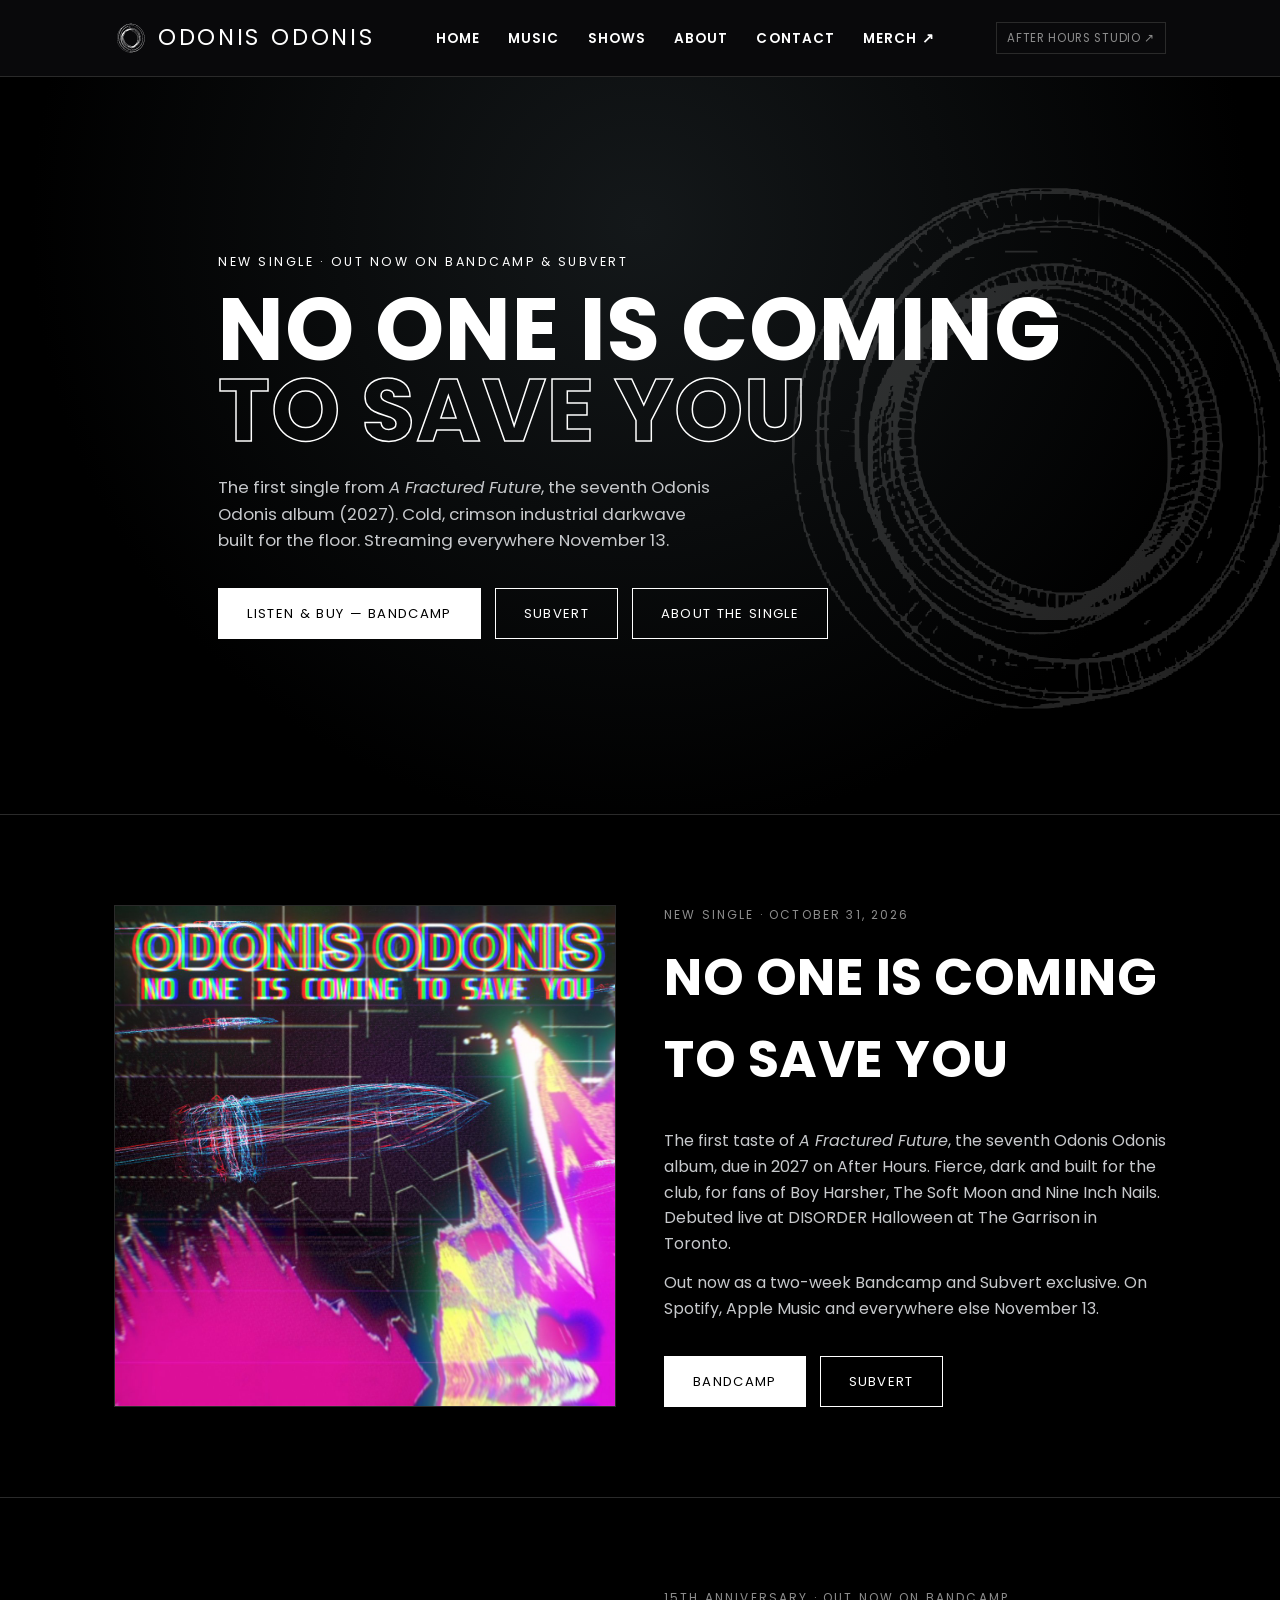
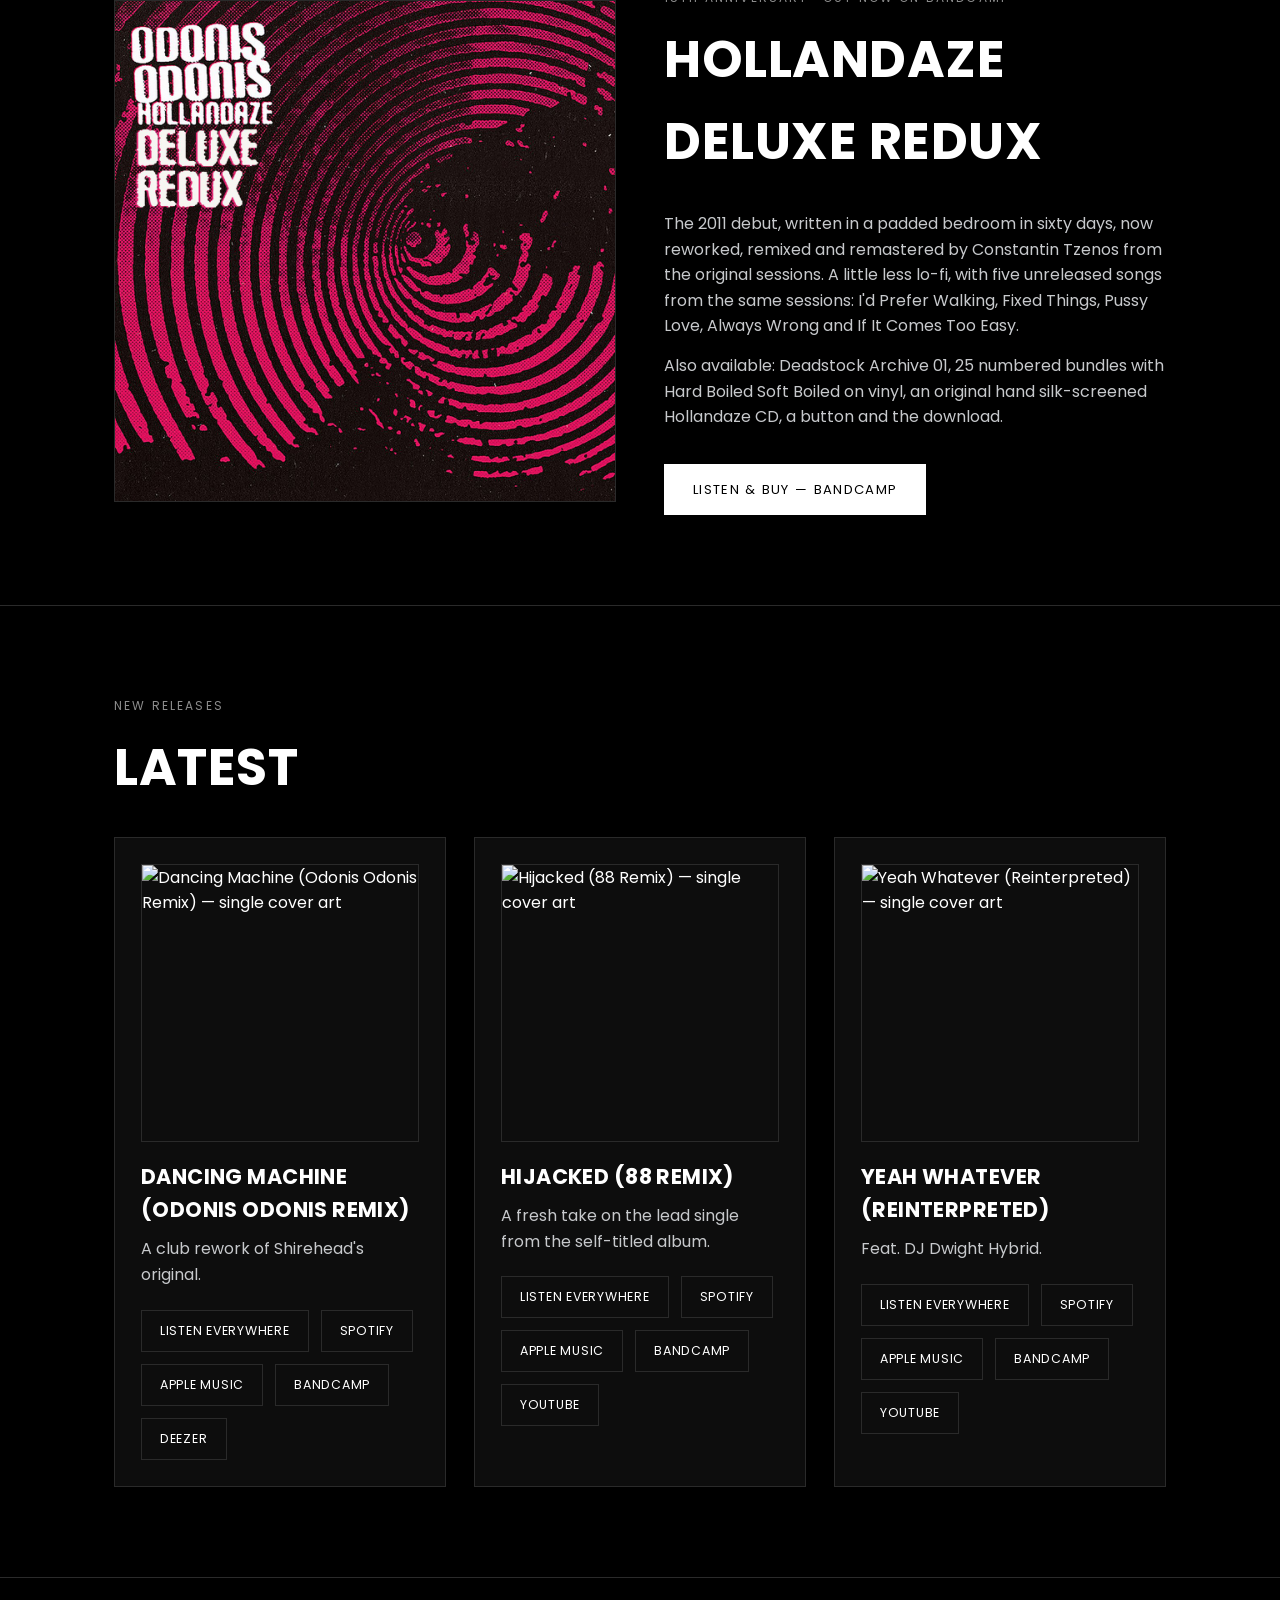
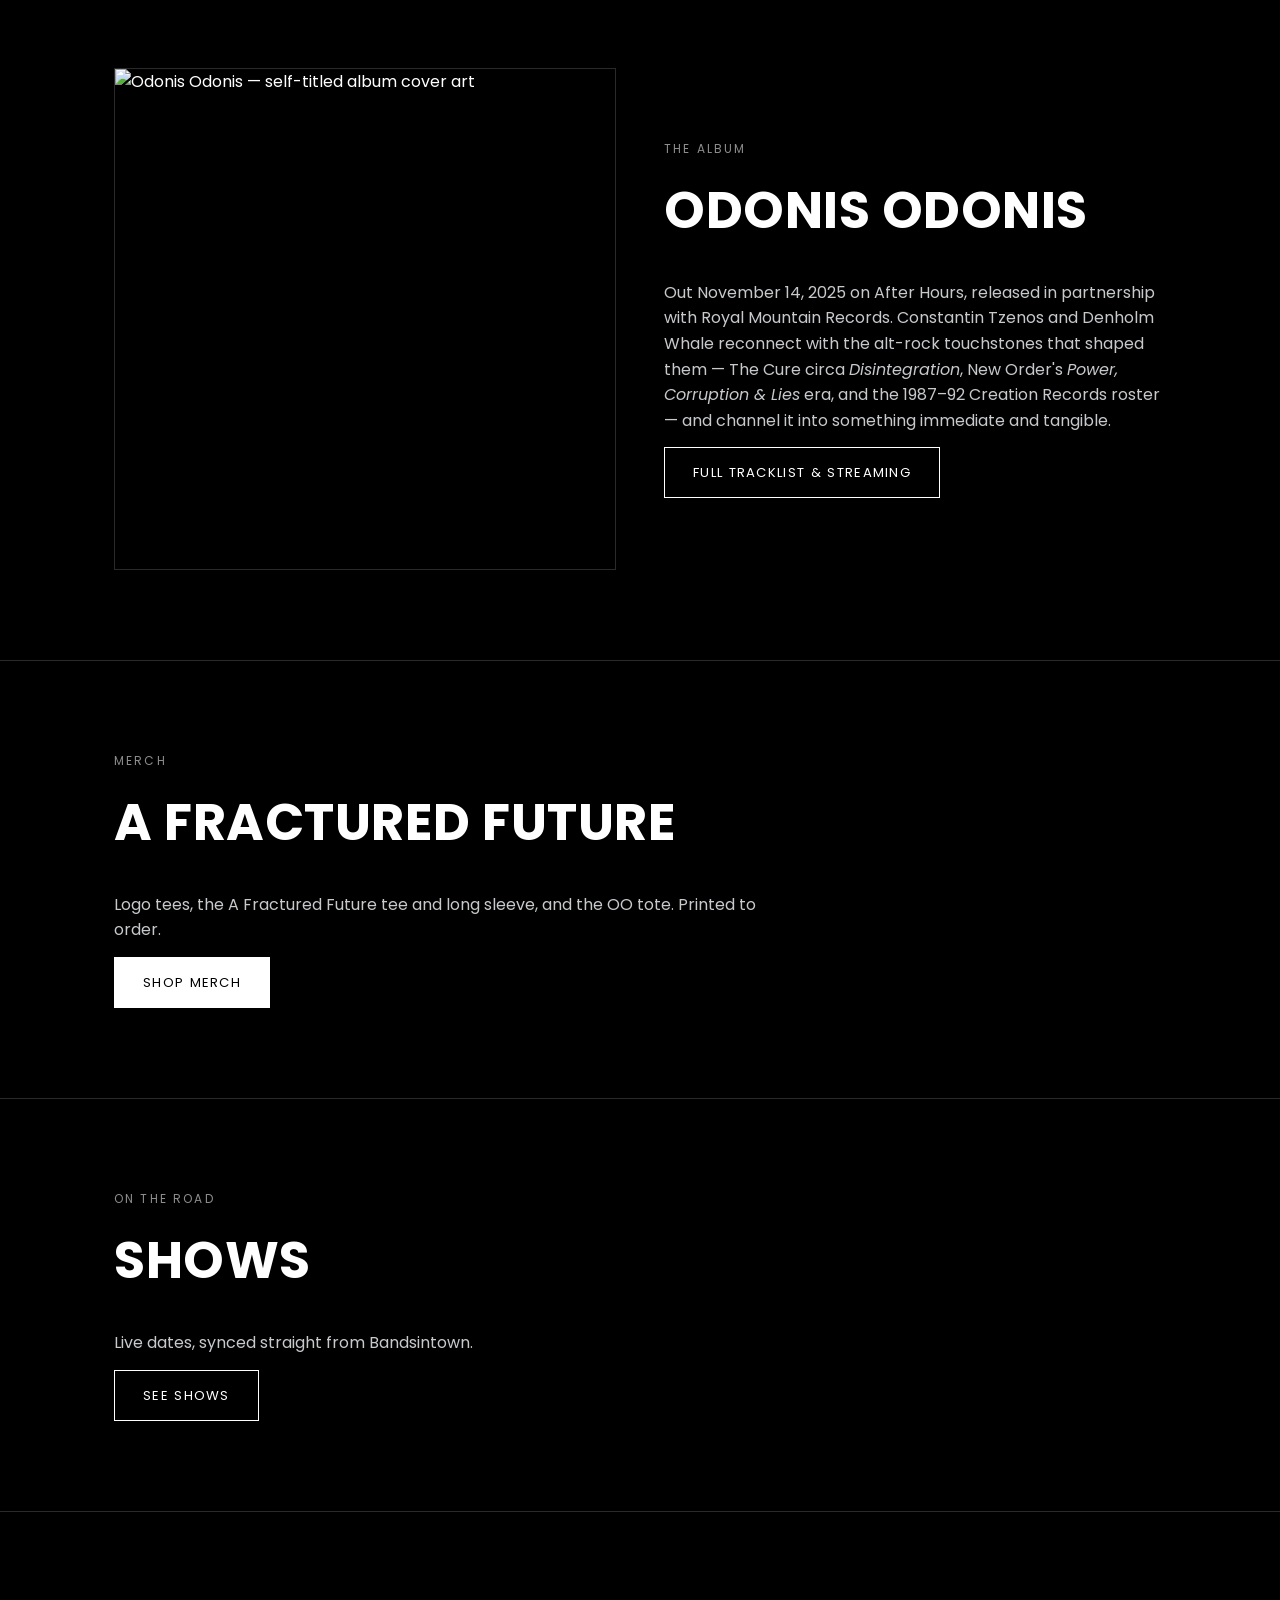
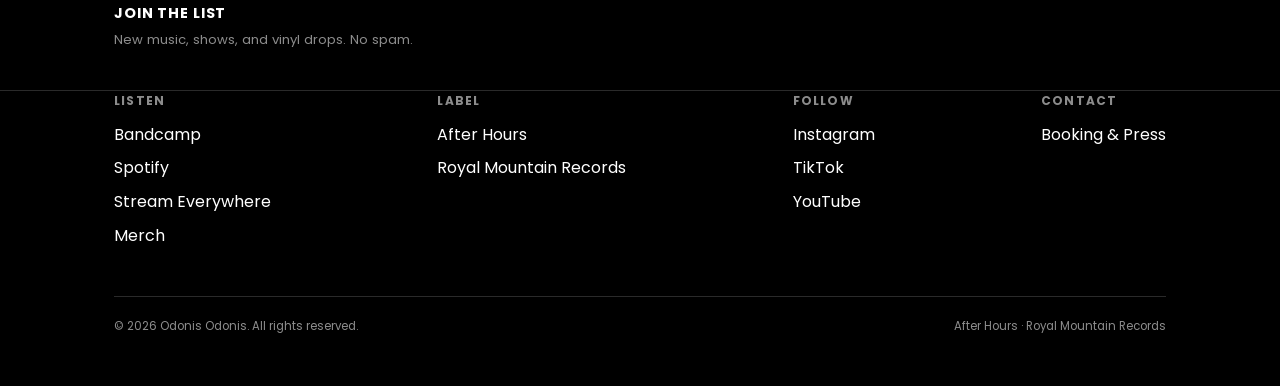
==== commit 68389077: "Add Hollandaze Deluxe Redux (15th anniversary) to home and music pages Co-Authored-By: Claude Opus 5" ====
--- a/index.html
+++ b/index.html
@@ -86,7 +86,7 @@
         <li><a href="shows.html">Shows</a></li>
         <li><a href="about.html">About</a></li>
         <li><a href="contact.html">Contact</a></li>
-        <li><a href="https://odonisodonis.bandcamp.com/merch" target="_blank" rel="noopener">Merch ↗</a></li>
+        <li><a href="https://merchlinks.fanbace.com/stores/63d41e94-2651-4905-8387-82e9b1794d9d" target="_blank" rel="noopener">Merch ↗</a></li>
       </ul>
     </nav>
     <a class="studio-link" href="https://afterhoursstudio.ca" target="_blank" rel="noopener">After Hours Studio ↗</a>
@@ -119,6 +119,21 @@
         <div class="hero-actions">
           <a class="btn primary" href="https://odonisodonis.bandcamp.com/track/no-one-is-coming-to-save-you" target="_blank" rel="noopener">Bandcamp</a>
           <a class="btn" href="https://www.subvert.fm/odonis-odonis" target="_blank" rel="noopener">Subvert</a>
+        </div>
+      </div>
+    </div>
+  </section>
+
+  <section id="hollandaze-redux">
+    <div class="wrap grid-2">
+      <img src="assets/images/hollandaze-deluxe-redux-cover.jpg" alt="Hollandaze Deluxe Redux — album cover art" loading="lazy" style="border:1px solid var(--line); aspect-ratio:1/1; object-fit:cover;">
+      <div>
+        <p class="eyebrow">15th Anniversary · Out Now on Bandcamp</p>
+        <h2>Hollandaze Deluxe Redux</h2>
+        <p>The 2011 debut, written in a padded bedroom in sixty days, now reworked, remixed and remastered by Constantin Tzenos from the original sessions. A little less lo-fi, with five unreleased songs from the same sessions: I'd Prefer Walking, Fixed Things, Pussy Love, Always Wrong and If It Comes Too Easy.</p>
+        <p>Also available: Deadstock Archive 01, 25 numbered bundles with Hard Boiled Soft Boiled on vinyl, an original hand silk-screened Hollandaze CD, a button and the download.</p>
+        <div class="hero-actions">
+          <a class="btn primary" href="https://odonisodonis.bandcamp.com/album/hollandaze-deluxe-redux" target="_blank" rel="noopener">Listen &amp; Buy — Bandcamp</a>
         </div>
       </div>
     </div>
@@ -181,37 +196,12 @@
     </div>
   </section>
 
-  <!-- Fanbace print-to-order merch (paused Nov 2026). To restore, put this block back and point the Merch links at
-       https://merchlinks.fanbace.com/stores/63d41e94-2651-4905-8387-82e9b1794d9d
   <section id="merch-teaser">
     <div class="wrap">
       <p class="eyebrow">Merch</p>
       <h2>A Fractured Future</h2>
       <p>Logo tees, the A Fractured Future tee and long sleeve, and the OO tote. Printed to order.</p>
       <a class="btn primary" href="https://merchlinks.fanbace.com/stores/63d41e94-2651-4905-8387-82e9b1794d9d" target="_blank" rel="noopener">Shop Merch</a>
-    </div>
-  </section>
-  -->
-
-  <section id="merch-teaser">
-    <div class="wrap">
-      <p class="eyebrow">Merch &middot; Limited Run</p>
-      <h2>A Fractured Future</h2>
-      <p>Hand silk-screened in Toronto by Private Press Printing. Small numbered runs, shipped by us. Each comes with a download of the single.</p>
-      <div class="grid-2 merch-grid">
-        <div class="card">
-          <a href="https://odonisodonis.bandcamp.com/merch/a-fractured-future-limited-hand-printed-tee" target="_blank" rel="noopener"><img class="card-cover merch-photo" src="assets/images/merch/aff-tee.jpg" alt="A Fractured Future hand-printed tee, black with magenta print" loading="lazy" width="900" height="1125"></a>
-          <h3>Hand-Printed Tee</h3>
-          <p>Black tee, two-colour print. Edition of 25. CA$35.</p>
-          <a class="btn primary" href="https://odonisodonis.bandcamp.com/merch/a-fractured-future-limited-hand-printed-tee" target="_blank" rel="noopener">Buy on Bandcamp</a>
-        </div>
-        <div class="card">
-          <a href="https://odonisodonis.bandcamp.com/merch/a-fractured-future-limited-hand-printed-tote" target="_blank" rel="noopener"><img class="card-cover merch-photo" src="assets/images/merch/aff-tote.jpg" alt="A Fractured Future hand-printed tote bag with magenta print" loading="lazy" width="900" height="1125"></a>
-          <h3>Hand-Printed Tote</h3>
-          <p>Magenta print. Edition of 10. CA$20.</p>
-          <a class="btn primary" href="https://odonisodonis.bandcamp.com/merch/a-fractured-future-limited-hand-printed-tote" target="_blank" rel="noopener">Buy on Bandcamp</a>
-        </div>
-      </div>
     </div>
   </section>
 
@@ -247,7 +237,7 @@
           <li><a href="https://odonisodonis.bandcamp.com/" target="_blank" rel="noopener">Bandcamp</a></li>
           <li><a href="https://open.spotify.com/artist/33qVw2pK7R3Io2tMPNOIf0" target="_blank" rel="noopener">Spotify</a></li>
           <li><a href="https://royalmountain.lnk.to/odonis-odonis-hijacked" target="_blank" rel="noopener">Stream Everywhere</a></li>
-          <li><a href="https://odonisodonis.bandcamp.com/merch" target="_blank" rel="noopener">Merch</a></li>
+          <li><a href="https://merchlinks.fanbace.com/stores/63d41e94-2651-4905-8387-82e9b1794d9d" target="_blank" rel="noopener">Merch</a></li>
         </ul>
       </div>
       <div class="footer-col">
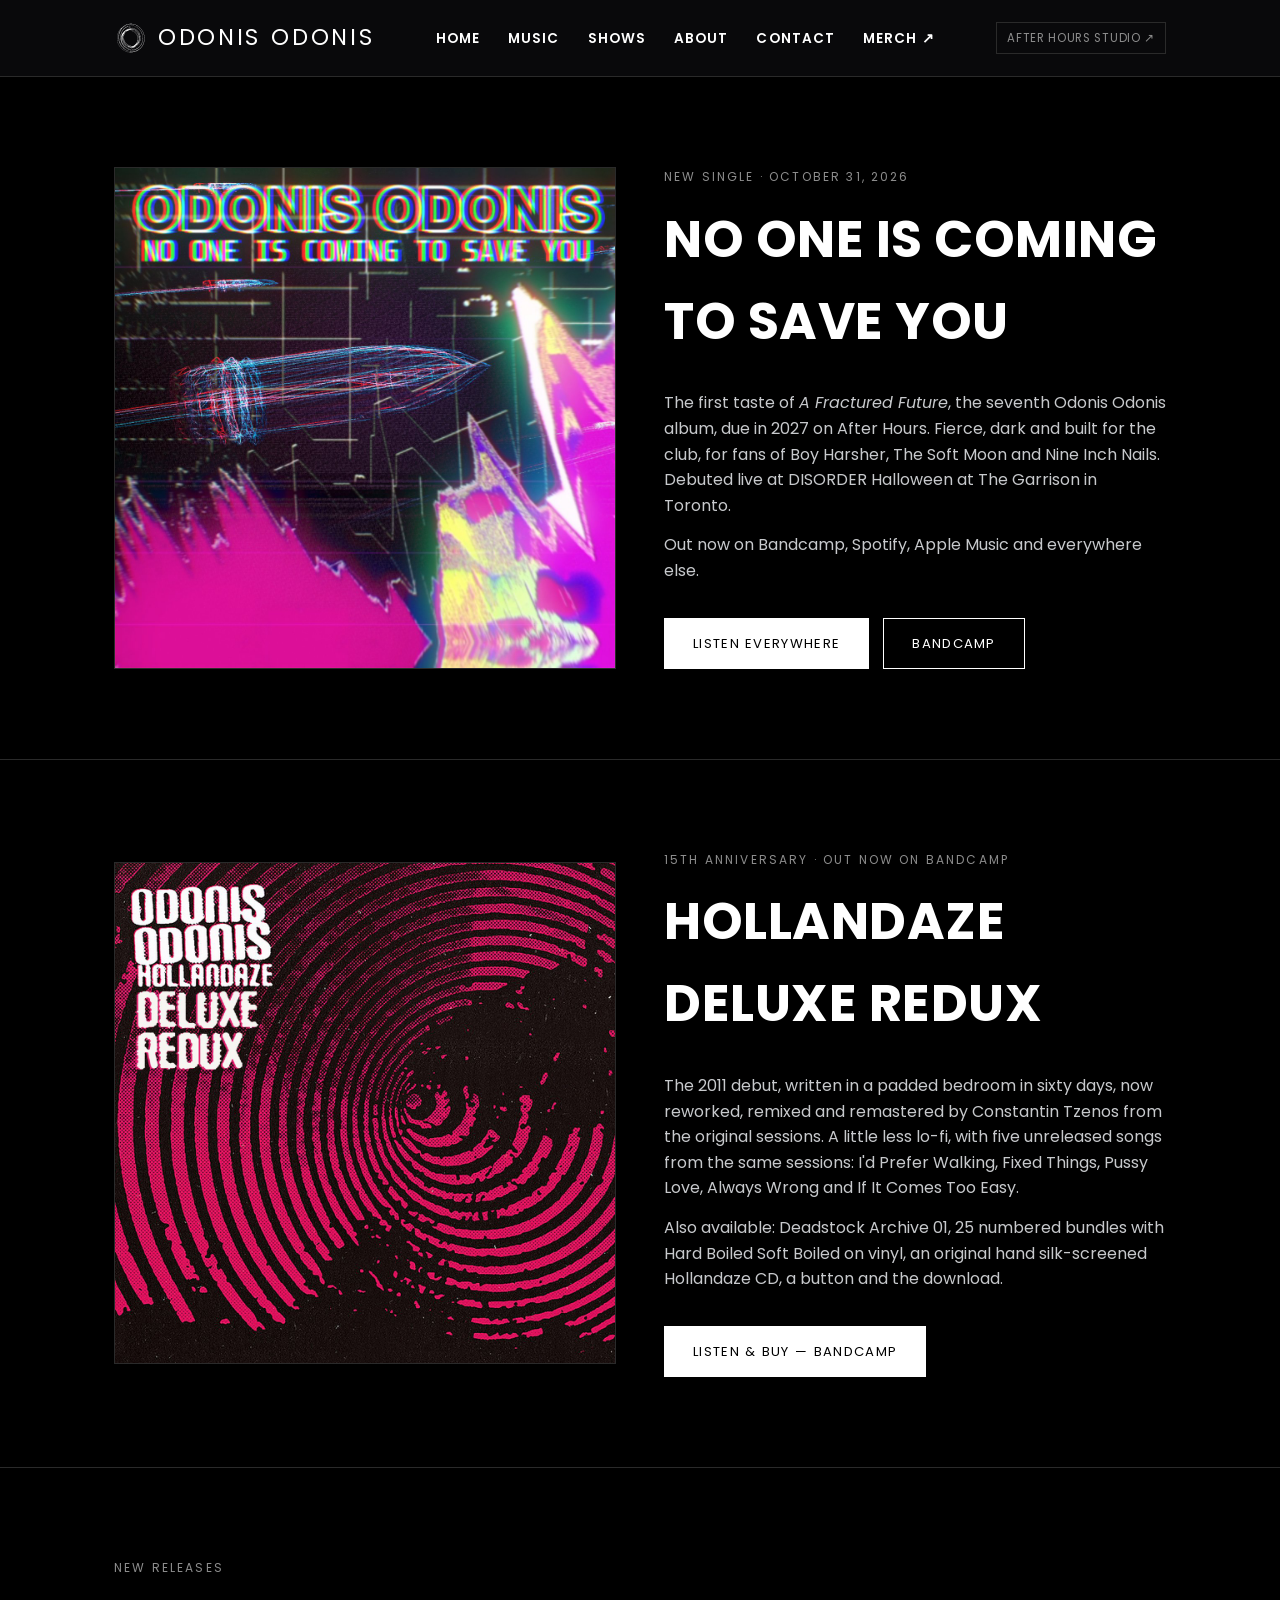
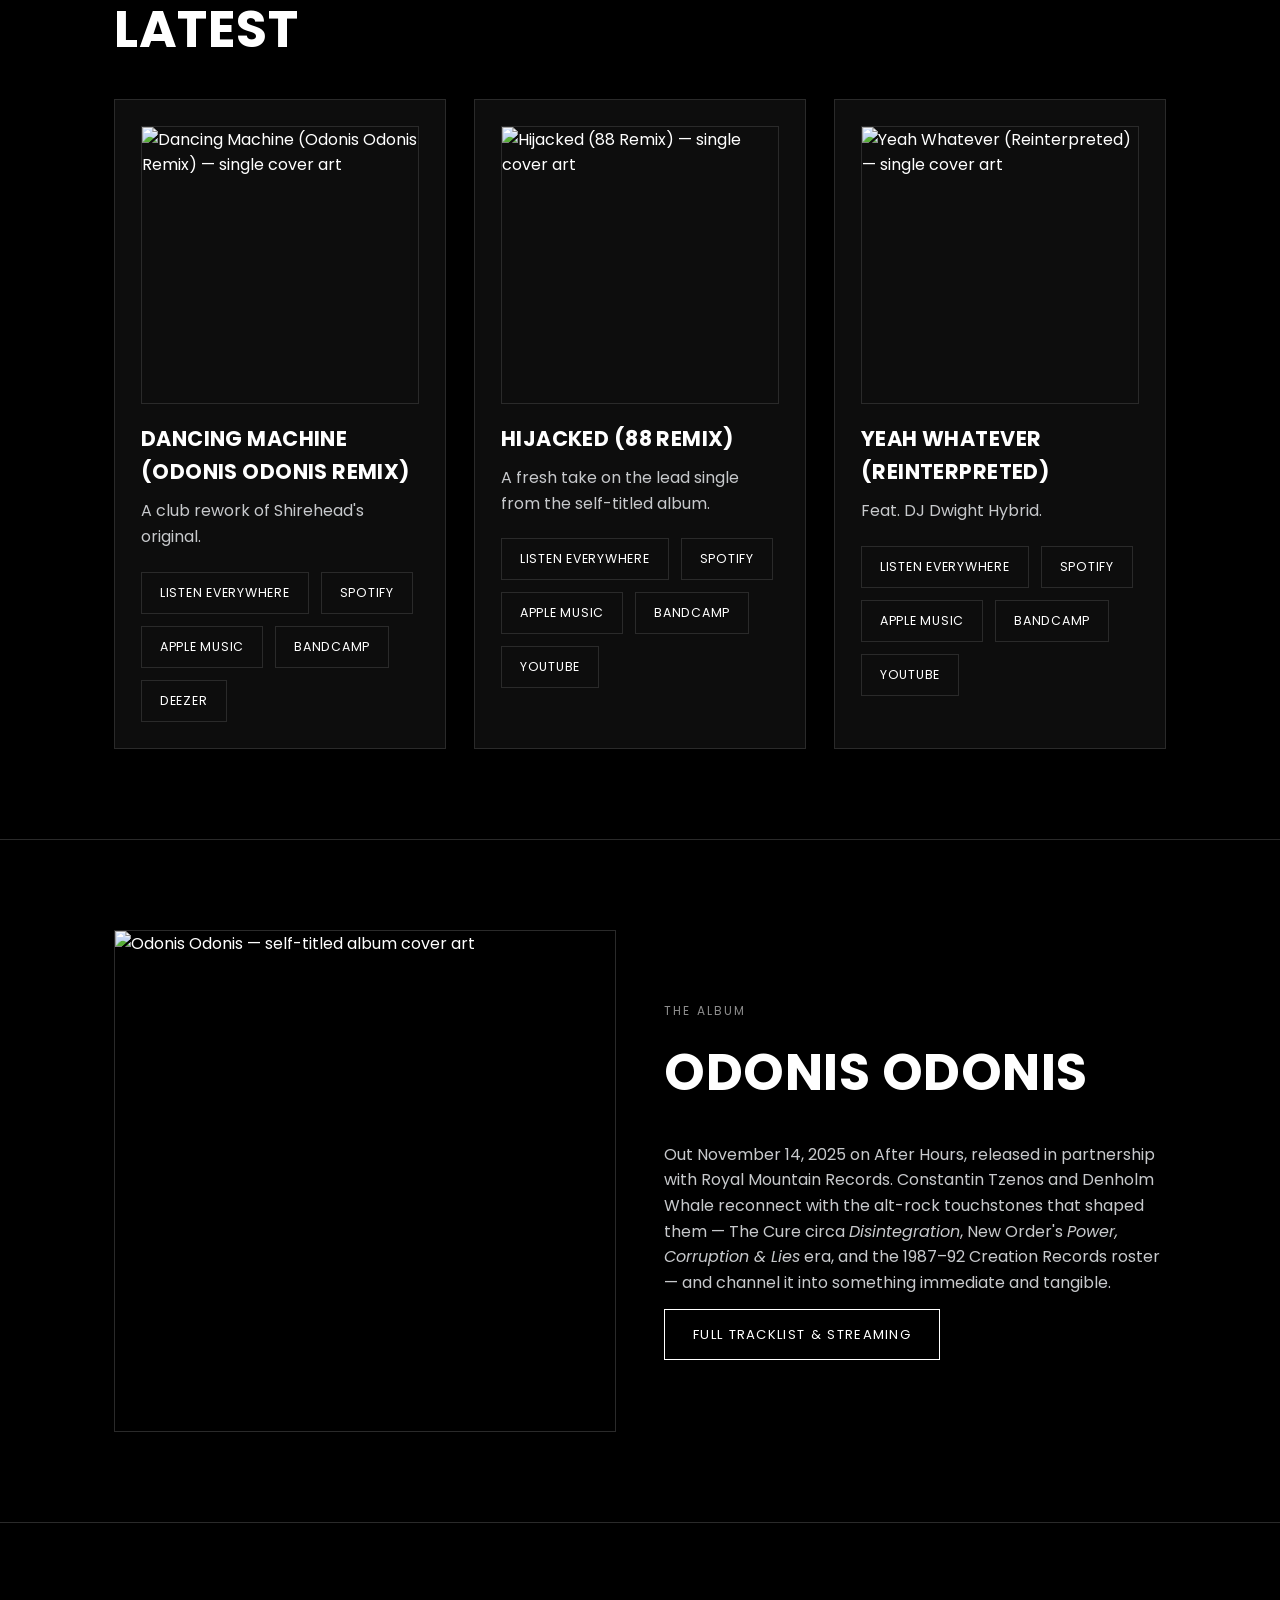
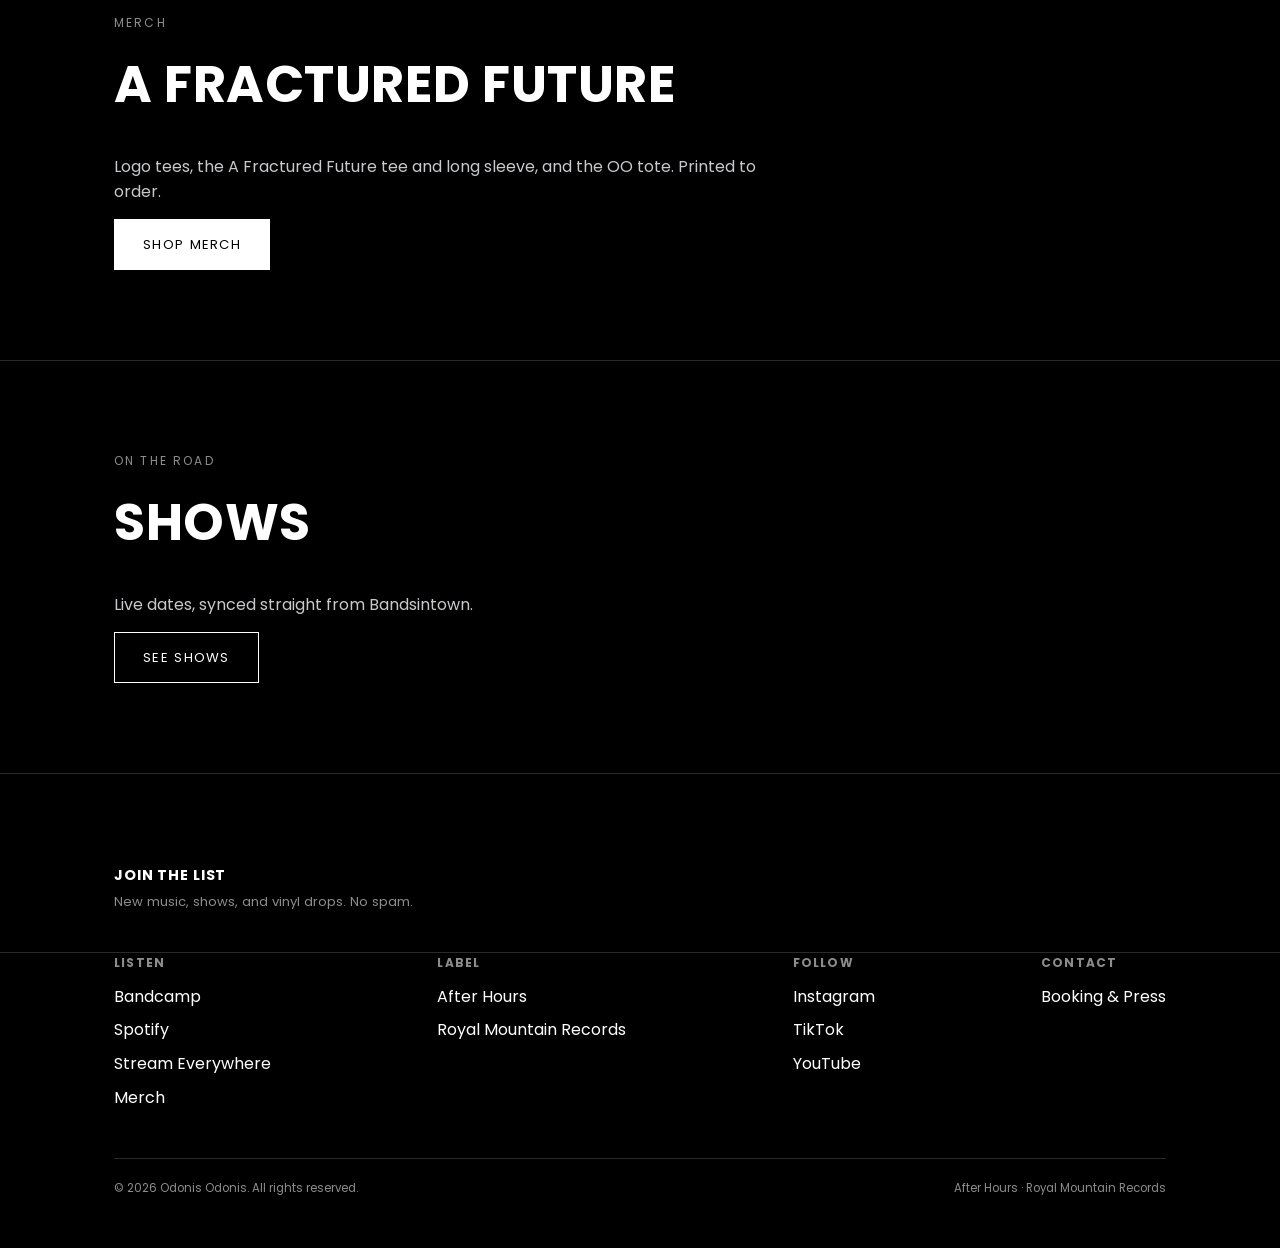
==== commit 9e47c46e: "Home: drop the single hero so the single and Hollandaze lead; single now streaming everywhere Co-Aut" ====
--- a/index.html
+++ b/index.html
@@ -94,31 +94,18 @@
 </header>
 
 <main>
-  <section class="hero">
-    <img src="assets/images/logo-mark-white.svg" alt="" class="hero-mark">
-    <div class="wrap">
-      <p class="hero-eyebrow">New single · Out now on Bandcamp &amp; Subvert</p>
-      <h1 class="hero-title-long">NO ONE IS COMING<br><span class="out">TO SAVE YOU</span></h1>
-      <p class="hero-sub">The first single from <em>A Fractured Future</em>, the seventh Odonis Odonis album (2027). Cold, crimson industrial darkwave built for the floor. Streaming everywhere November 13.</p>
-      <div class="hero-actions">
-        <a class="btn primary" href="https://odonisodonis.bandcamp.com/track/no-one-is-coming-to-save-you" target="_blank" rel="noopener">Listen &amp; Buy — Bandcamp</a>
-        <a class="btn" href="https://www.subvert.fm/odonis-odonis" target="_blank" rel="noopener">Subvert</a>
-        <a class="btn" href="#new-single">About the Single</a>
-      </div>
-    </div>
-  </section>
-
+  <h1 style="position:absolute;width:1px;height:1px;overflow:hidden;clip:rect(0 0 0 0);white-space:nowrap;">Odonis Odonis</h1>
   <section id="new-single">
     <div class="wrap grid-2">
-      <img src="assets/images/no-one-is-coming-to-save-you-cover.jpg" alt="No One Is Coming To Save You — single cover art" loading="lazy" style="border:1px solid var(--line); aspect-ratio:1/1; object-fit:cover;">
+      <img src="assets/images/no-one-is-coming-to-save-you-cover.jpg" alt="No One Is Coming To Save You — single cover art" loading="eager" style="border:1px solid var(--line); aspect-ratio:1/1; object-fit:cover;">
       <div>
         <p class="eyebrow">New Single · October 31, 2026</p>
         <h2>No One Is Coming To Save You</h2>
         <p>The first taste of <em>A Fractured Future</em>, the seventh Odonis Odonis album, due in 2027 on After Hours. Fierce, dark and built for the club, for fans of Boy Harsher, The Soft Moon and Nine Inch Nails. Debuted live at DISORDER Halloween at The Garrison in Toronto.</p>
-        <p>Out now as a two-week Bandcamp and Subvert exclusive. On Spotify, Apple Music and everywhere else November 13.</p>
+        <p>Out now on Bandcamp, Spotify, Apple Music and everywhere else.</p>
         <div class="hero-actions">
-          <a class="btn primary" href="https://odonisodonis.bandcamp.com/track/no-one-is-coming-to-save-you" target="_blank" rel="noopener">Bandcamp</a>
-          <a class="btn" href="https://www.subvert.fm/odonis-odonis" target="_blank" rel="noopener">Subvert</a>
+          <a class="btn primary" href="https://hypeddit.com/odonisodonis/nooneiscomingtosaveyou" target="_blank" rel="noopener">Listen Everywhere</a>
+          <a class="btn" href="https://odonisodonis.bandcamp.com/track/no-one-is-coming-to-save-you" target="_blank" rel="noopener">Bandcamp</a>
         </div>
       </div>
     </div>
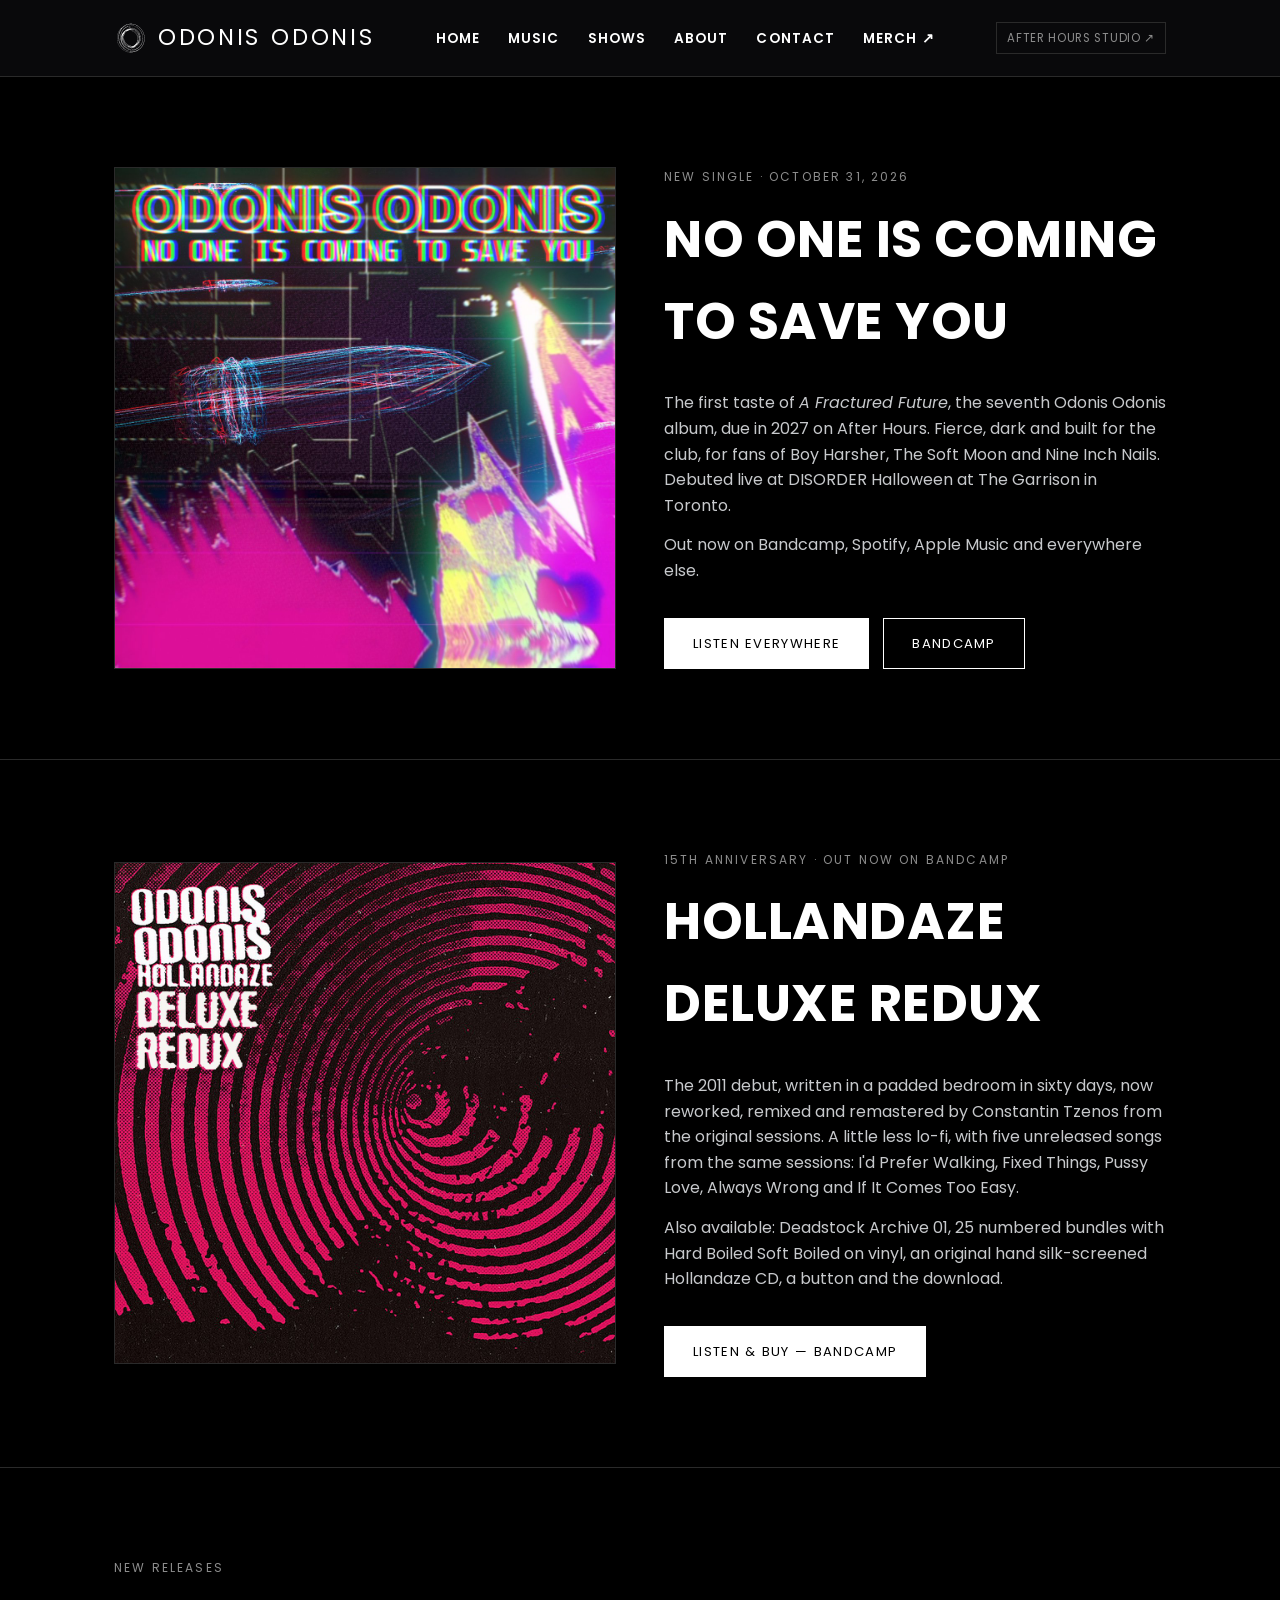
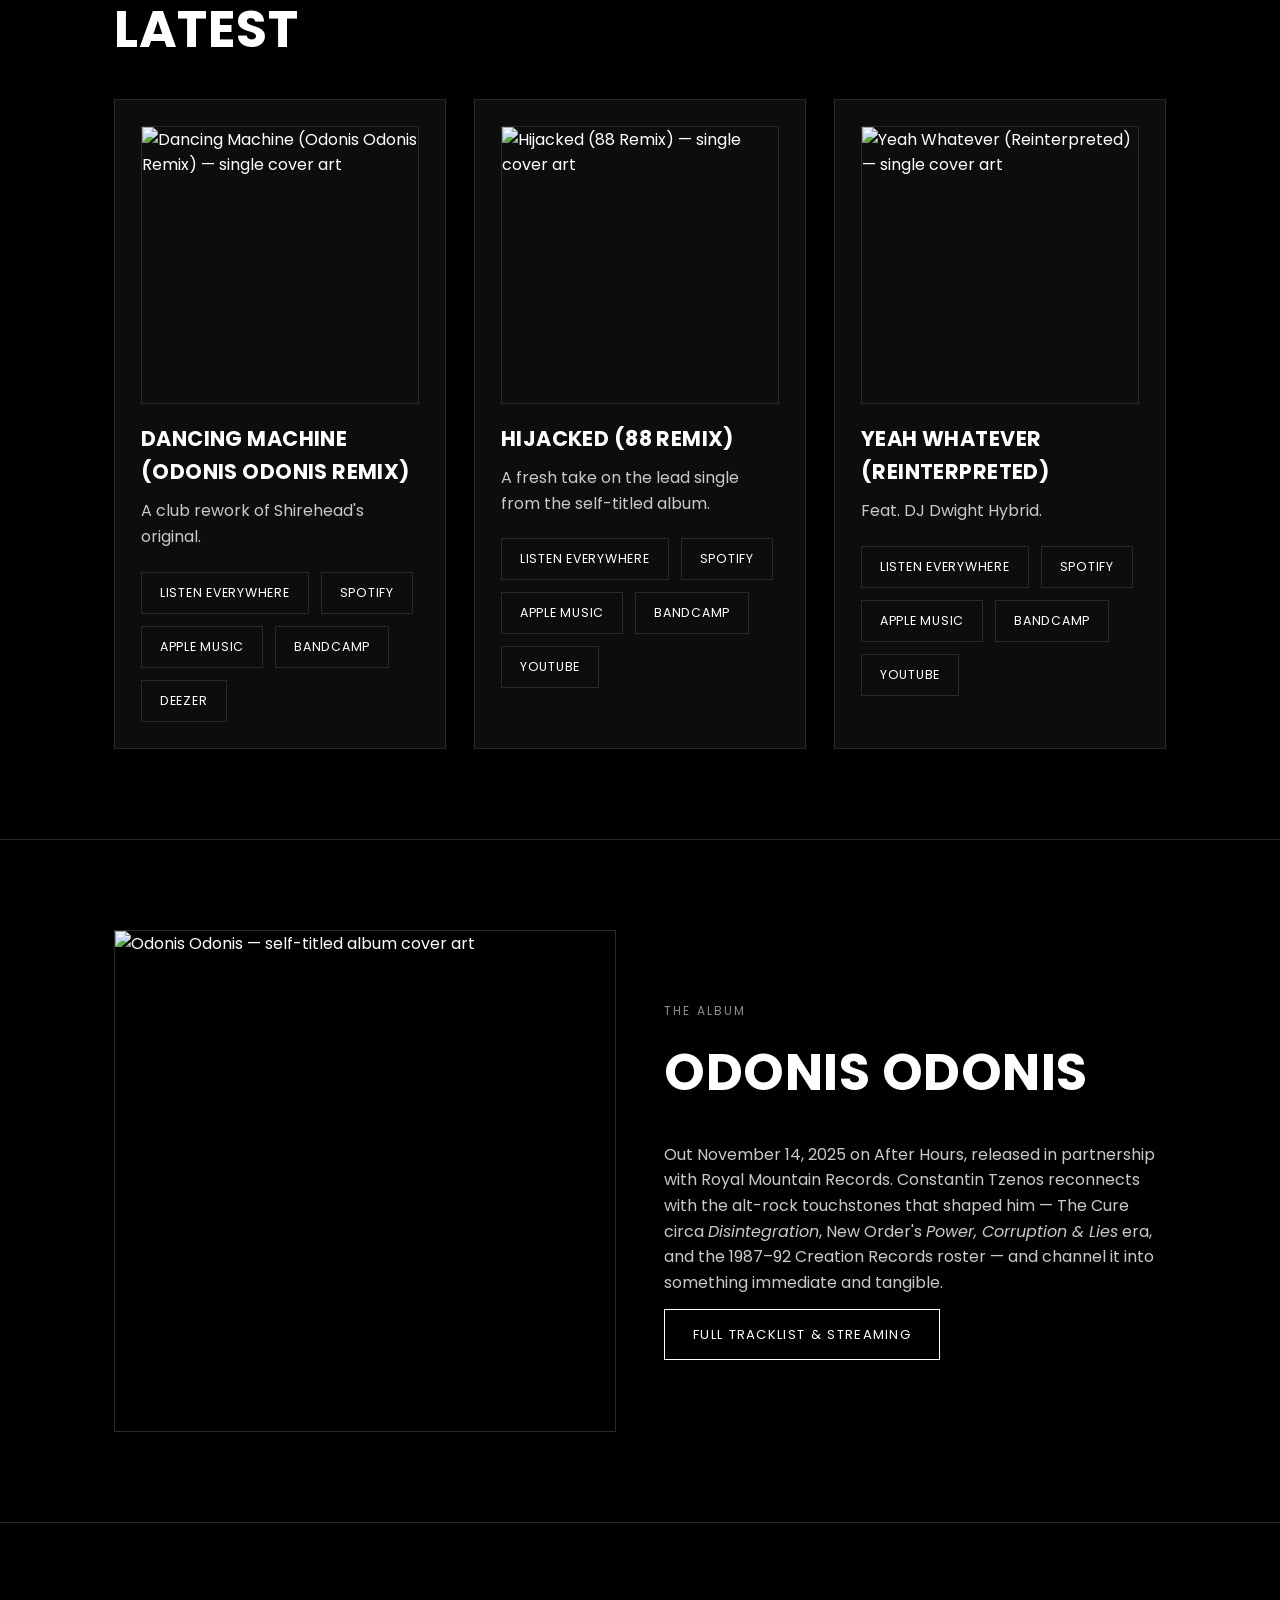
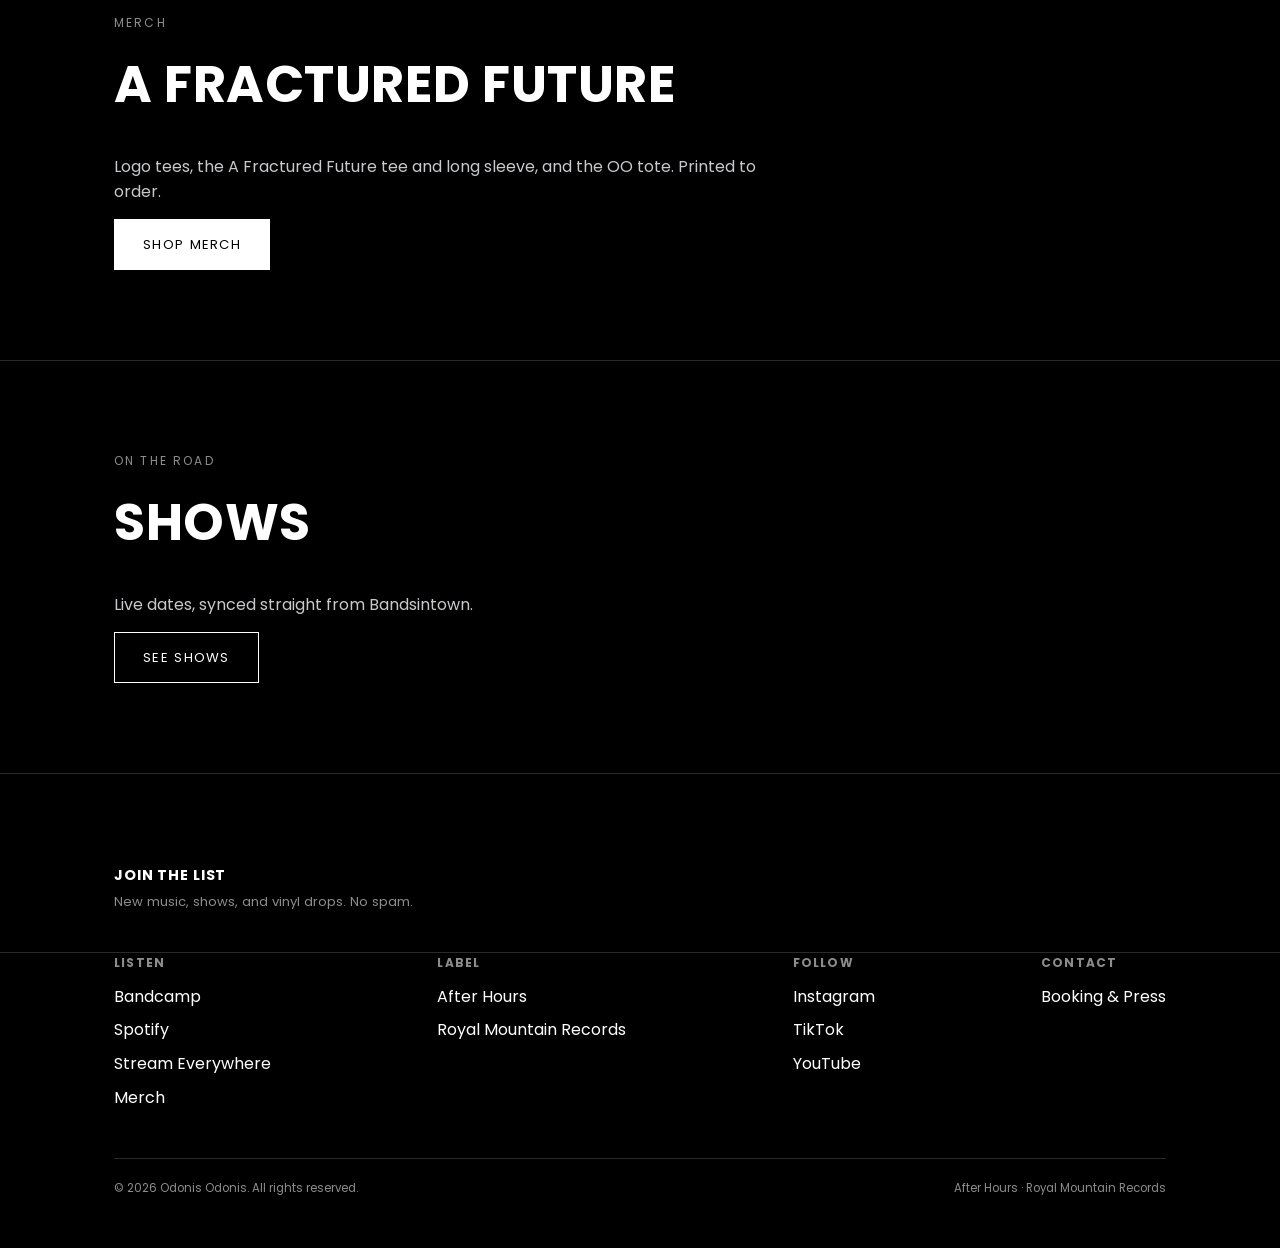
==== commit b005d95c: "Remove former member mentions Co-Authored-By: Claude Opus 5.5 <noreply@anthropic.com> Claude-Session" ====
--- a/index.html
+++ b/index.html
@@ -9,7 +9,7 @@
 <link rel="apple-touch-icon" href="apple-touch-icon.png">
 <link rel="icon" href="favicon.ico">
 <title>Odonis Odonis — Self-Titled | After Hours / Royal Mountain Records</title>
-<meta name="description" content="Odonis Odonis: the self-titled sixth album from the Toronto duo, out now on After Hours, in partnership with Royal Mountain Records. Cold wave, post-punk, and industrial noise built for the present moment.">
+<meta name="description" content="Odonis Odonis: the self-titled sixth album from Toronto's Constantin Tzenos, out now on After Hours, in partnership with Royal Mountain Records. Cold wave, post-punk, and industrial noise built for the present moment.">
 <link rel="canonical" href="https://www.odonisodonis.com/">
 
 <!-- Open Graph -->
@@ -45,8 +45,7 @@
   "foundingLocation": { "@type": "Place", "name": "Toronto, Ontario, Canada" },
   "foundingDate": "2009",
   "member": [
-    { "@type": "Person", "name": "Constantin Tzenos" },
-    { "@type": "Person", "name": "Denholm Whale" }
+    { "@type": "Person", "name": "Constantin Tzenos" }
   ],
   "sameAs": [
     "https://odonisodonis.bandcamp.com/",
@@ -177,7 +176,7 @@
       <div>
         <p class="eyebrow">The Album</p>
         <h2>Odonis Odonis</h2>
-        <p>Out November 14, 2025 on After Hours, released in partnership with Royal Mountain Records. Constantin Tzenos and Denholm Whale reconnect with the alt-rock touchstones that shaped them — The Cure circa <em>Disintegration</em>, New Order's <em>Power, Corruption &amp; Lies</em> era, and the 1987–92 Creation Records roster — and channel it into something immediate and tangible.</p>
+        <p>Out November 14, 2025 on After Hours, released in partnership with Royal Mountain Records. Constantin Tzenos reconnects with the alt-rock touchstones that shaped him — The Cure circa <em>Disintegration</em>, New Order's <em>Power, Corruption &amp; Lies</em> era, and the 1987–92 Creation Records roster — and channel it into something immediate and tangible.</p>
         <a class="btn" href="music.html">Full Tracklist &amp; Streaming</a>
       </div>
     </div>
